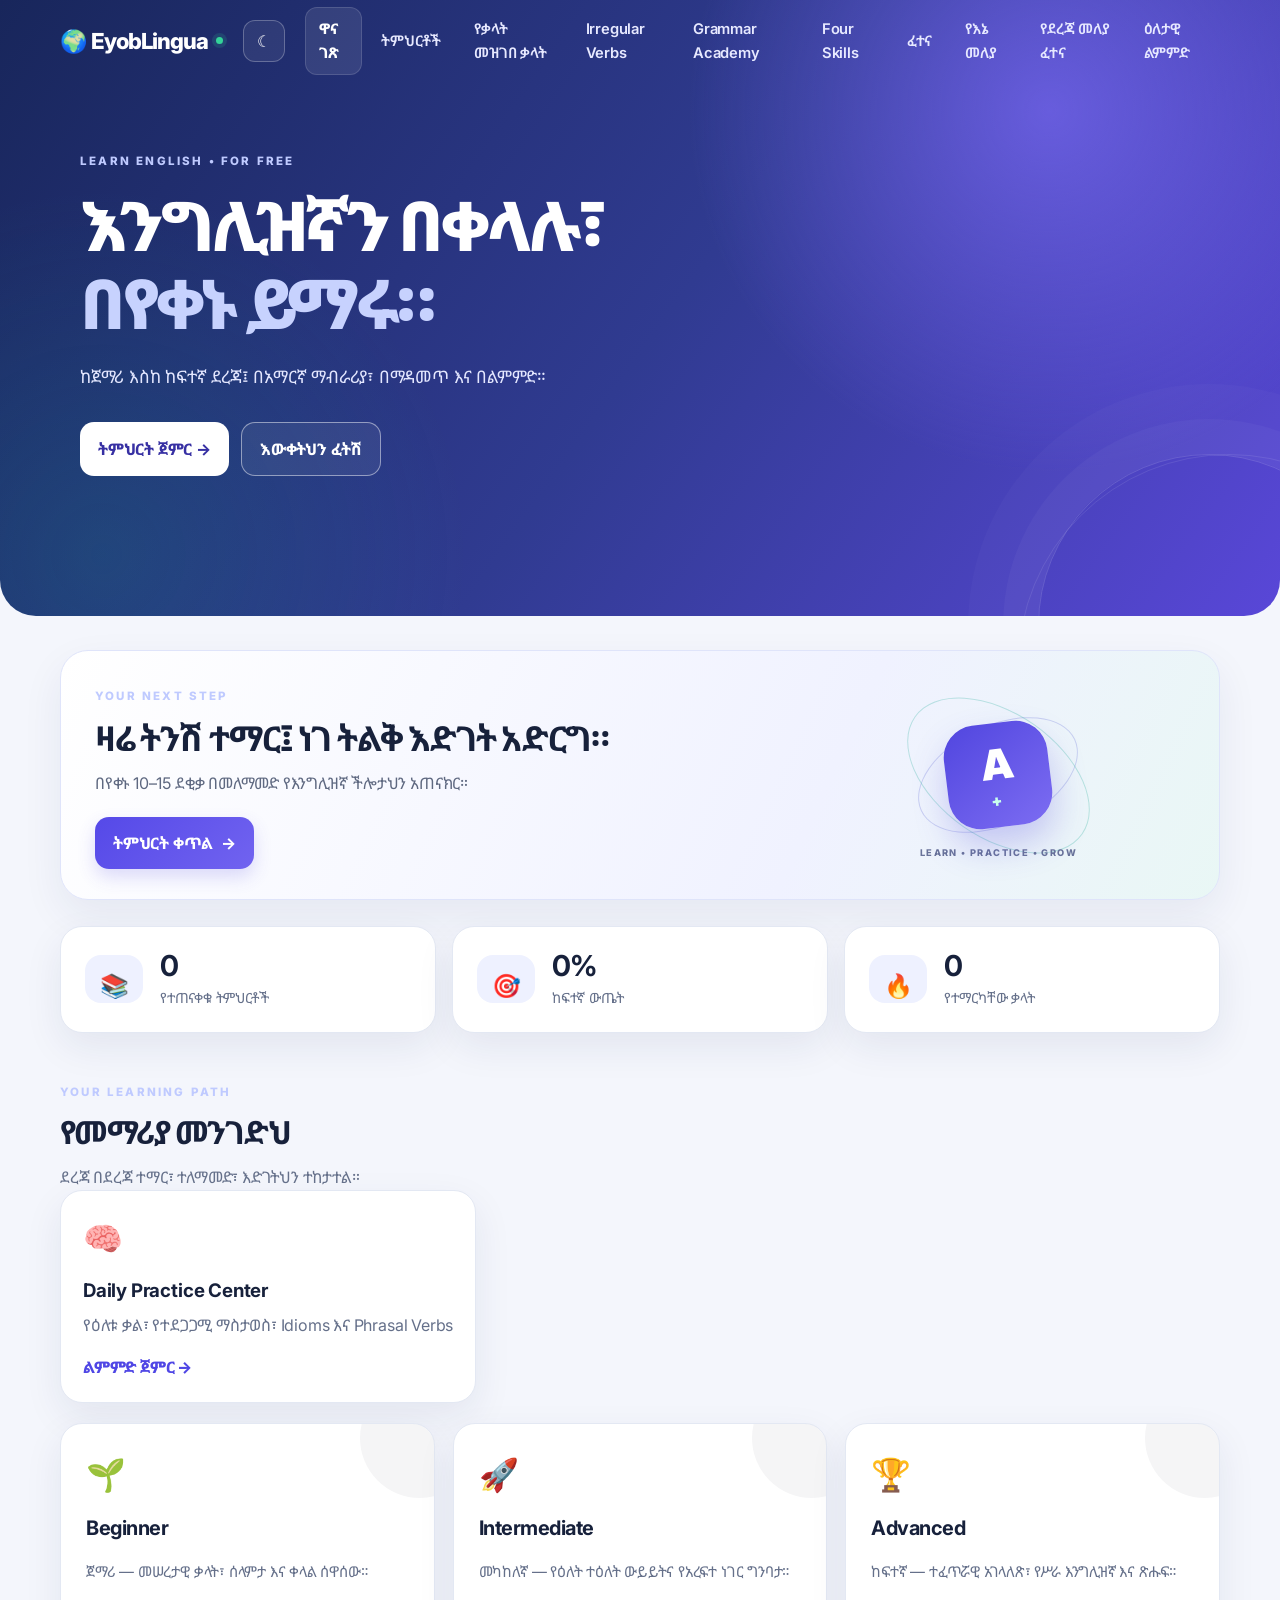
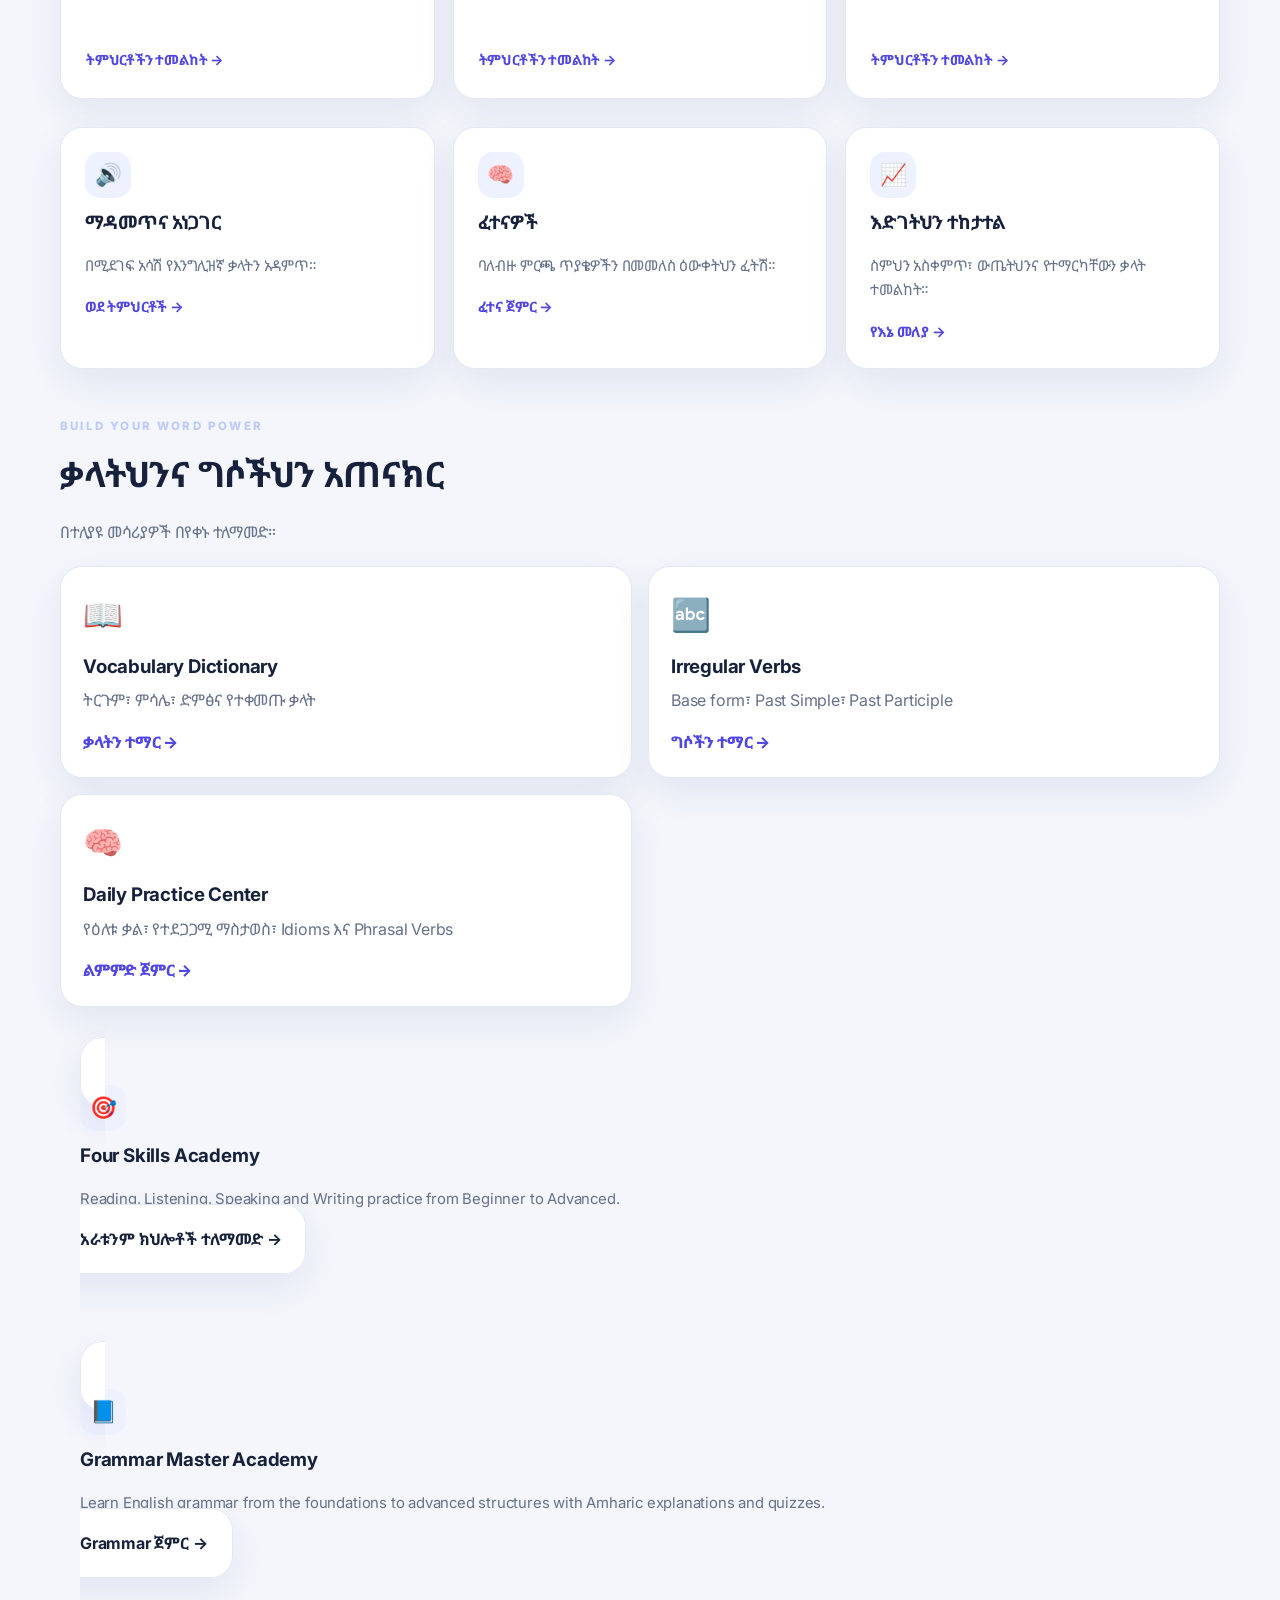
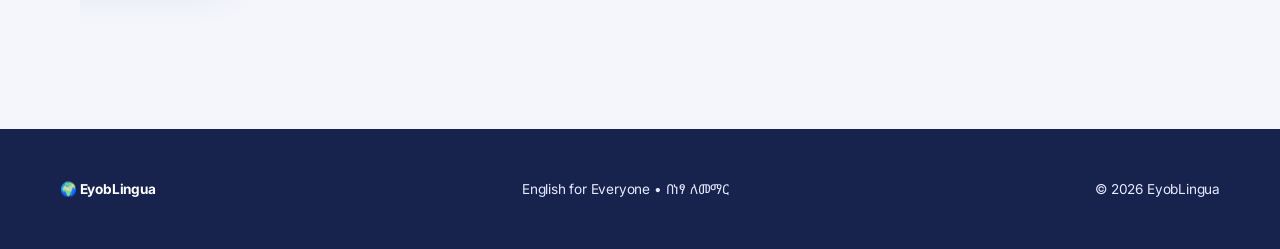
==== index.html @ c9924853 "Add files via upload" ====
<!doctype html>
<html lang="am">
<head>
<meta charset="utf-8"><meta name="viewport" content="width=device-width, initial-scale=1">
<meta name="theme-color" content="#24306b"><meta name="color-scheme" content="light dark"><meta name="apple-mobile-web-app-capable" content="yes"><meta name="apple-mobile-web-app-status-bar-style" content="black-translucent"><meta name="description" content="EyobLingua — በአማርኛ ድጋፍ እንግሊዝኛን በነፃ ይማሩ።">
<link rel="manifest" href="manifest.json"><link rel="stylesheet" href="style.css?v=30">
<title>EyobLingua — እንግሊዝኛ በነፃ</title>
</head>
<body>
<header class="hero">
  <nav class="nav wrap"><a class="brand" href="index.html">🌍 EyobLingua</a><button class="menu-toggle" id="menu-toggle" aria-label="የምናሌ ዝርዝር ክፈት" aria-expanded="false">☰</button><button class="theme-toggle" id="theme-toggle" type="button" aria-label="ጨለማ/ብርሃን ሁነታ">◐</button><div class="nav-links" id="nav-links"><a class="active" href="index.html">ዋና ገጽ</a><a  href="lessons.html">ትምህርቶች</a><a  href="vocabulary.html">የቃላት መዝገበ ቃላት</a><a  href="verbs.html">Irregular Verbs</a><a href="grammar.html">Grammar Academy</a><a href="skills.html">Four Skills</a><a  href="quiz.html">ፈተና</a><a  href="profile.html">የእኔ መለያ</a><a href="placement.html">የደረጃ መለያ ፈተና</a><a href="practice.html">ዕለታዊ ልምምድ</a></div></nav>
  <div class="wrap hero-content"><span class="eyebrow">LEARN ENGLISH • FOR FREE</span><h1>እንግሊዝኛን በቀላሉ፣<br><span>በየቀኑ ይማሩ።</span></h1><p>ከጀማሪ እስከ ከፍተኛ ደረጃ፤ በአማርኛ ማብራሪያ፣ በማዳመጥ እና በልምምድ።</p><div class="hero-actions"><a class="btn btn-light" href="lessons.html">ትምህርት ጀምር →</a><a class="btn btn-outline-light" href="quiz.html">እውቀትህን ፈትሽ</a></div></div>
</header>
<main class="wrap page-main">
  <section class="welcome-panel" aria-label="የመማር አጠቃላይ እይታ">
    <div class="welcome-copy"><span class="eyebrow">YOUR NEXT STEP</span><h2>ዛሬ ትንሽ ተማር፤ ነገ ትልቅ እድገት አድርግ።</h2><p>በየቀኑ 10–15 ደቂቃ በመለማመድ የእንግሊዝኛ ችሎታህን አጠናክር።</p><a class="btn btn-primary" href="lessons.html">ትምህርት ቀጥል <span aria-hidden="true">→</span></a></div>
    <div class="welcome-mark" aria-hidden="true"><div class="orbit orbit-one"></div><div class="orbit orbit-two"></div><div class="welcome-core">A<span>+</span></div><small>LEARN • PRACTICE • GROW</small></div>
  </section>
  <section class="stats-grid" aria-label="Learning progress">
    <article class="stat-card"><span class="stat-icon">📚</span><div><strong id="lessons-completed">0</strong><span>የተጠናቀቁ ትምህርቶች</span></div></article>
    <article class="stat-card"><span class="stat-icon">🎯</span><div><strong id="best-score">0%</strong><span>ከፍተኛ ውጤት</span></div></article>
    <article class="stat-card"><span class="stat-icon">🔥</span><div><strong id="words-learned">0</strong><span>የተማርካቸው ቃላት</span></div></article>
  </section>
  <section class="section-head"><div><span class="eyebrow">YOUR LEARNING PATH</span><h2>የመማሪያ መንገድህ</h2><p>ደረጃ በደረጃ ተማር፣ ተለማመድ፣ እድገትህን ተከታተል።</p><a class="tool-card" href="practice.html"><span class="tool-emoji">🧠</span><h3>Daily Practice Center</h3><p>የዕለቱ ቃል፣ የተደጋጋሚ ማስታወስ፣ Idioms እና Phrasal Verbs</p><span class="tool-link">ልምምድ ጀምር →</span></a></div></section>
  <section class="level-grid">
    <a class="level-card beginner" href="lessons.html#beginner"><span>🌱</span><h3>Beginner</h3><p>ጀማሪ — መሠረታዊ ቃላት፣ ሰላምታ እና ቀላል ሰዋሰው።</p><b>ትምህርቶችን ተመልከት →</b></a>
    <a class="level-card intermediate" href="lessons.html#intermediate"><span>🚀</span><h3>Intermediate</h3><p>መካከለኛ — የዕለት ተዕለት ውይይትና የአረፍተ ነገር ግንባታ።</p><b>ትምህርቶችን ተመልከት →</b></a>
    <a class="level-card advanced" href="lessons.html#advanced"><span>🏆</span><h3>Advanced</h3><p>ከፍተኛ — ተፈጥሯዊ አገላለጽ፣ የሥራ እንግሊዝኛ እና ጽሑፍ።</p><b>ትምህርቶችን ተመልከት →</b></a>
  </section>
  <section class="feature-grid">
    <article class="feature-card"><span>🔊</span><h3>ማዳመጥና አነጋገር</h3><p>በሚደገፍ አሳሽ የእንግሊዝኛ ቃላትን አዳምጥ።</p><a href="lessons.html">ወደ ትምህርቶች →</a></article>
    <article class="feature-card"><span>🧠</span><h3>ፈተናዎች</h3><p>ባለብዙ ምርጫ ጥያቄዎችን በመመለስ ዕውቀትህን ፈትሽ።</p><a href="quiz.html">ፈተና ጀምር →</a></article>
    <article class="feature-card"><span>📈</span><h3>እድገትህን ተከታተል</h3><p>ስምህን አስቀምጥ፣ ውጤትህንና የተማርካቸውን ቃላት ተመልከት።</p><a href="profile.html">የእኔ መለያ →</a></article>
  </section>
<section class="learning-tools"><div class="section-heading"><span class="eyebrow">BUILD YOUR WORD POWER</span><h2>ቃላትህንና ግሶችህን አጠናክር</h2><p>በተለያዩ መሳሪያዎች በየቀኑ ተለማመድ።</p></div><div class="tool-card-grid"><a class="tool-card" href="vocabulary.html"><span class="tool-emoji">📖</span><h3>Vocabulary Dictionary</h3><p>ትርጉም፣ ምሳሌ፣ ድምፅና የተቀመጡ ቃላት</p><span class="tool-link">ቃላትን ተማር →</span></a><a class="tool-card" href="verbs.html"><span class="tool-emoji">🔤</span><h3>Irregular Verbs</h3><p>Base form፣ Past Simple፣ Past Participle</p><span class="tool-link">ግሶችን ተማር →</span></a><a class="tool-card" href="practice.html"><span class="tool-emoji">🧠</span><h3>Daily Practice Center</h3><p>የዕለቱ ቃል፣ የተደጋጋሚ ማስታወስ፣ Idioms እና Phrasal Verbs</p><span class="tool-link">ልምምድ ጀምር →</span></a></div></section>
<section class="wrap page-main"><a class="feature-card" href="skills.html"><span>🎯</span><h3>Four Skills Academy</h3><p>Reading, Listening, Speaking and Writing practice from Beginner to Advanced.</p><b>አራቱንም ክህሎቶች ተለማመድ →</b></a></section><section class="wrap page-main"><a class="feature-card" href="grammar.html"><span>📘</span><h3>Grammar Master Academy</h3><p>Learn English grammar from the foundations to advanced structures with Amharic explanations and quizzes.</p><b>Grammar ጀምር →</b></a></section></main>
<footer class="footer"><div class="wrap footer-inner"><strong>🌍 EyobLingua</strong><span>English for Everyone • በነፃ ለመማር</span><span>© 2026 EyobLingua</span></div></footer>
<script src="script.js?v=30"></script><script>if('serviceWorker' in navigator && location.protocol.startsWith('http')) navigator.serviceWorker.register("./sw.js?v=30").catch(()=>{});</script>
</body></html>
---- style.css ----
@import url('https://fonts.googleapis.com/css2?family=Noto+Sans+Ethiopic:wght@400;500;600;700;800&family=Inter:wght@400;500;600;700;800&display=swap');
:root{--primary:#4f46e5;--primary-dark:#3730a3;--secondary:#0f9f8f;--ink:#172033;--muted:#667085;--bg:#f5f7fb;--card:#fff;--border:#e4e8f0;--radius:20px;--shadow:0 12px 32px rgba(25,35,70,.07)}
*{box-sizing:border-box}html{scroll-behavior:smooth}body{margin:0;background:var(--bg);color:var(--ink);font-family:Inter,"Noto Sans Ethiopic",system-ui,sans-serif;line-height:1.65}a{color:inherit;text-decoration:none}button,input{font:inherit}.wrap{width:min(1120px,calc(100% - 36px));margin-inline:auto}.hero{background:radial-gradient(circle at 85% 15%,#7c3aed 0,transparent 32%),linear-gradient(130deg,#252a9a,#4f46e5 58%,#6d28d9);color:#fff;padding-bottom:68px;border-radius:0 0 36px 36px}.nav{min-height:78px;display:flex;align-items:center;justify-content:space-between;gap:20px}.brand{font-size:1.3rem;font-weight:800;letter-spacing:-.03em;white-space:nowrap}.nav-links{display:flex;align-items:center;gap:8px}.nav-links a{padding:9px 13px;border-radius:12px;color:#e7e9ff;font-size:.92rem;font-weight:600}.nav-links a:hover,.nav-links a.active{background:#ffffff20;color:#fff}.menu-toggle{display:none;border:1px solid #ffffff55;color:white;background:#ffffff18;border-radius:10px;padding:6px 12px;font-size:1.3rem}.hero-content{padding:56px 0 0;max-width:1120px}.eyebrow{font-size:.75rem;letter-spacing:.16em;font-weight:800;color:#a5b4fc}.hero h1{font-size:clamp(2.4rem,6vw,4.3rem);line-height:1.15;letter-spacing:-.045em;margin:16px 0}.hero h1 span{color:#c4b5fd}.hero-content>p,.subhero-content p{max-width:680px;color:#e4e7ff;font-size:1.08rem}.hero-actions{display:flex;gap:12px;flex-wrap:wrap;margin-top:28px}.btn{display:inline-flex;justify-content:center;align-items:center;gap:8px;border:0;border-radius:13px;padding:13px 18px;font-weight:750;cursor:pointer;transition:transform .15s,box-shadow .15s}.btn:hover{transform:translateY(-1px)}.btn-primary{background:var(--primary);color:#fff;box-shadow:0 6px 14px #4f46e526}.btn-secondary{background:#e8eaff;color:var(--primary-dark)}.btn-light{background:#fff;color:#3730a3}.btn-outline-light{border:1px solid #ffffff77;color:#fff;background:#ffffff10}.page-main{padding-top:30px;padding-bottom:60px}.stats-grid{display:grid;grid-template-columns:repeat(3,1fr);gap:16px;margin-top:-2px}.stat-card{display:flex;align-items:center;gap:15px;background:var(--card);padding:22px;border:1px solid var(--border);border-radius:18px;box-shadow:var(--shadow)}.stat-icon{font-size:1.9rem;background:#eef0ff;padding:12px;border-radius:14px}.stat-card strong{display:block;font-size:1.6rem;line-height:1.2}.stat-card span:last-child{color:var(--muted);font-size:.88rem}.section-head{margin:48px 0 20px}.section-head h2{margin:4px 0;font-size:1.8rem}.section-head p{margin:0;color:var(--muted)}.level-grid{display:grid;grid-template-columns:repeat(3,1fr);gap:16px}.level-card{border-radius:20px;padding:24px;background:#fff;border:1px solid var(--border);transition:transform .18s,box-shadow .18s}.level-card:hover,.feature-card:hover{transform:translateY(-3px);box-shadow:var(--shadow)}.level-card>span,.feature-card>span{font-size:2rem}.level-card h3{margin:10px 0 5px;font-size:1.25rem}.level-card p{color:var(--muted);font-size:.93rem;min-height:72px}.level-card b{font-size:.88rem;color:var(--primary)}.beginner{border-top:4px solid #10b981}.intermediate{border-top:4px solid #f59e0b}.advanced{border-top:4px solid #8b5cf6}.feature-grid{display:grid;grid-template-columns:repeat(3,1fr);gap:16px;margin-top:22px}.feature-card{padding:24px;background:var(--card);border:1px solid var(--border);border-radius:18px;transition:transform .18s,box-shadow .18s}.feature-card h3{margin:10px 0 4px}.feature-card p{color:var(--muted);font-size:.93rem}.feature-card a{color:var(--primary);font-weight:700;font-size:.9rem}.footer{background:#151a2b;color:#c5cbe0;padding:24px 0}.footer-inner{display:flex;justify-content:space-between;gap:12px;align-items:center;flex-wrap:wrap;font-size:.85rem}.footer strong{color:#fff}.subhero{background:linear-gradient(125deg,#292d99,#4f46e5 60%,#6d28d9);color:#fff;border-radius:0 0 30px 30px}.subhero-content{padding:24px 0 45px}.subhero-content h1{font-size:clamp(1.9rem,4vw,3rem);margin:8px 0}.subhero-content p{margin:0}.lesson-tools{background:#fff;padding:20px;border:1px solid var(--border);border-radius:18px;box-shadow:var(--shadow);margin-bottom:22px}.lesson-tools label{display:block;font-weight:750;margin-bottom:8px}.lesson-tools input,.profile-card input{width:100%;border:1px solid #d7ddea;border-radius:12px;padding:13px 14px;outline:none;background:#fff;color:var(--ink)}.lesson-tools input:focus,.profile-card input:focus{border-color:var(--primary);box-shadow:0 0 0 3px #4f46e51a}.filter-row{display:flex;gap:8px;flex-wrap:wrap;margin-top:14px}.filter-chip,.dictionary-filter-chip{border:1px solid var(--border);background:#fff;color:var(--muted);border-radius:999px;padding:7px 13px;font-weight:700;cursor:pointer}.filter-chip.active,.dictionary-filter-chip.active{background:var(--primary);color:#fff;border-color:var(--primary)}.lesson-grid{display:grid;grid-template-columns:repeat(2,minmax(0,1fr));gap:18px}.lesson-card{background:#fff;border:1px solid var(--border);border-radius:20px;padding:22px;box-shadow:var(--shadow);scroll-margin-top:20px}.lesson-card h2{font-size:1.2rem;line-height:1.4;margin:14px 0 6px}.lesson-card>p{color:var(--muted);margin-top:0}.lesson-card-top{display:flex;justify-content:space-between;align-items:center;gap:8px;color:var(--muted);font-size:.8rem}.level-pill{background:#d1fae5;color:#047857;font-weight:800;font-size:.7rem;padding:5px 9px;border-radius:999px;letter-spacing:.04em}.level-mid{background:#fef3c7;color:#92400e}.level-adv{background:#ede9fe;color:#6d28d9}.vocab-list{display:grid;gap:9px;margin:16px 0}.vocab-row{display:flex;align-items:center;justify-content:space-between;gap:12px;padding:12px;background:#f8f9ff;border:1px solid #edf0f9;border-radius:13px}.vocab-row div{min-width:0}.vocab-row strong,.vocab-row span,.vocab-row small{display:block}.vocab-row strong{color:#3730a3}.vocab-row span{font-size:.9rem}.vocab-row small{color:var(--muted);font-size:.78rem}.audio-btn{flex-shrink:0;border:0;background:#e7eaff;color:#3730a3;border-radius:10px;padding:9px 11px;font-size:.8rem;font-weight:800;cursor:pointer}.audio-btn:hover{background:#d9ddff}.audio-btn:disabled{opacity:.5}.grammar-box{background:#f8f9ff;border:1px solid #e6e9ff;border-radius:14px;padding:14px;margin:14px 0}.grammar-box p{margin:5px 0}.amharic-note{color:var(--muted);font-size:.88rem}.mark-lesson{width:100%;margin-top:4px}.mark-lesson.done{background:#d1fae5;color:#047857;box-shadow:none}.small-note{font-size:.82rem;color:var(--muted);margin-top:20px}.hidden{display:none!important}.empty-state{text-align:center;padding:30px;color:var(--muted)}.quiz-layout{max-width:760px}.quiz-panel{background:#fff;border:1px solid var(--border);border-radius:24px;padding:clamp(20px,5vw,36px);box-shadow:var(--shadow)}.quiz-meta{display:flex;justify-content:space-between;gap:10px;color:var(--muted);font-size:.9rem;font-weight:750}.progress-track{height:9px;background:#e9ecf5;border-radius:999px;overflow:hidden;margin:14px 0 25px}.progress-fill{height:100%;background:linear-gradient(90deg,#4f46e5,#8b5cf6);border-radius:999px;transition:width .25s}.quiz-panel h2{font-size:1.35rem;line-height:1.5}.options{display:grid;gap:10px;margin:22px 0}.option-btn{width:100%;text-align:left;background:#fff;border:1px solid var(--border);padding:14px 16px;border-radius:13px;cursor:pointer;color:var(--ink);font-weight:600}.option-btn:hover:not(:disabled){border-color:var(--primary);background:#f7f7ff}.option-btn.correct{background:#dcfce7;border-color:#16a34a;color:#166534}.option-btn.wrong{background:#fee2e2;border-color:#dc2626;color:#991b1b}.option-btn:disabled{cursor:default}.feedback{min-height:24px;font-weight:700}.feedback.good{color:#15803d}.feedback.bad{color:#b91c1c}.result-icon{font-size:3rem}.score-badge{display:inline-block;background:#fef3c7;color:#92400e;padding:8px 15px;border-radius:999px;font-weight:800;margin:12px 0}.profile-layout{display:grid;grid-template-columns:.8fr 1.2fr;gap:20px;align-items:start}.profile-card,.progress-card{background:#fff;border:1px solid var(--border);border-radius:22px;padding:26px;box-shadow:var(--shadow)}.profile-card{text-align:center}.avatar{font-size:2.5rem;background:#eef0ff;border-radius:50%;width:82px;height:82px;display:grid;place-items:center;margin:0 auto 12px}.profile-card h2{margin:5px 0}.profile-card>p{color:var(--muted);margin-top:0}.profile-card form{text-align:left;margin-top:25px}.profile-card label{display:block;font-weight:750;margin-bottom:7px}.profile-card .btn{width:100%;margin-top:12px}.progress-stat{margin:22px 0}.progress-stat>div:first-child{display:flex;justify-content:space-between;gap:10px;font-weight:650}.profile-stats{display:grid;grid-template-columns:1fr 1fr;gap:12px;margin:25px 0}.profile-stats>div{background:#f7f8ff;border-radius:15px;padding:17px}.profile-stats strong,.profile-stats span{display:block}.profile-stats strong{font-size:1.5rem}.profile-stats span{font-size:.85rem;color:var(--muted)}#reset-progress{width:100%}
@media(max-width:760px){.wrap{width:min(100% - 26px,600px)}.menu-toggle{display:block}.nav{min-height:68px;flex-wrap:wrap}.nav-links{display:none;width:100%;padding:0 0 14px;flex-direction:column;align-items:stretch}.nav-links.open{display:flex}.nav-links a{padding:10px 12px}.hero{padding-bottom:48px;border-radius:0 0 26px 26px}.hero-content{padding-top:35px}.stats-grid{grid-template-columns:1fr;gap:10px}.stat-card{padding:15px}.stat-icon{font-size:1.5rem;padding:9px}.level-grid,.feature-grid,.lesson-grid,.profile-layout{grid-template-columns:1fr}.level-card p{min-height:0}.section-head{margin-top:35px}.subhero-content{padding:15px 0 32px}.vocab-row{align-items:flex-start}.audio-btn{padding:8px}.footer-inner{flex-direction:column;align-items:flex-start;gap:5px}}@media(min-width:761px) and (max-width:980px){.level-grid,.feature-grid{grid-template-columns:repeat(2,1fr)}.lesson-grid{grid-template-columns:1fr}}


/* EyobLingua Modern UI v3 — progressive enhancement layer */
:root{
 --surface-soft:#f0f3ff;--ring:rgba(79,70,229,.22);
 --hero-glow:rgba(139,92,246,.32);
}
body{letter-spacing:-.01em;transition:background .2s,color .2s}
::selection{background:#c4b5fd;color:#21145b}
:focus-visible{outline:3px solid #818cf8;outline-offset:3px}
.nav{position:relative;z-index:5}
.brand{display:inline-flex;align-items:center;gap:8px}
.brand::after{content:"";width:7px;height:7px;border-radius:50%;background:#34d399;box-shadow:0 0 0 4px #34d39925}
.hero,.subhero{position:relative;overflow:hidden}
.hero::before,.subhero::before{content:"";position:absolute;width:340px;height:340px;border-radius:50%;right:-100px;bottom:-180px;border:1px solid #ffffff24;box-shadow:0 0 0 35px #ffffff08,0 0 0 70px #ffffff06;pointer-events:none}
.hero-content{position:relative}
.hero h1{max-width:900px;text-wrap:balance}
.hero-content>p{line-height:1.9}
.btn{min-height:46px;box-shadow:0 6px 18px rgba(20,25,70,.08)}
.btn:active,.audio-btn:active,.filter-chip:active{transform:scale(.98)}
.stat-card,.level-card,.feature-card,.lesson-card,.quiz-panel,.profile-card,.progress-card,.lesson-tools{box-shadow:0 10px 30px rgba(24,32,72,.045);transition:transform .18s,border-color .18s,box-shadow .18s}
.stat-card:hover,.lesson-card:hover{border-color:#c7d2fe}
.stat-icon{min-width:58px;display:grid;place-items:center}
.level-card{position:relative;overflow:hidden}
.level-card::after{content:"";position:absolute;width:120px;height:120px;border-radius:50%;right:-45px;top:-55px;background:currentColor;opacity:.035}
.level-card b{display:inline-flex;gap:6px;align-items:center}
.feature-card{position:relative}
.feature-card>span{display:inline-grid;place-items:center;width:56px;height:56px;background:var(--surface-soft);border-radius:16px}
.section-head{display:flex;align-items:end;justify-content:space-between;gap:16px}
.lesson-card{border-radius:22px}
.vocab-row{transition:background .15s,border-color .15s}
.vocab-row:hover{background:#f2f4ff;border-color:#dbe0ff}
.audio-btn{min-height:40px}
.mark-lesson{margin-top:12px}
.filter-chip{transition:background .15s,color .15s,border-color .15s}
.quiz-panel{border-radius:26px}
.option-btn{transition:background .15s,border-color .15s,transform .15s}
.option-btn:hover:not(:disabled){transform:translateX(2px)}
.progress-track{height:10px}
.progress-fill{background:linear-gradient(90deg,#4f46e5,#8b5cf6,#06b6d4)}
.profile-card .avatar{box-shadow:0 0 0 8px #eef0ff}
.footer{margin-top:12px}
.footer a{color:#c4b5fd}
.footer a:hover{color:#fff}
.theme-toggle{display:inline-flex;align-items:center;justify-content:center;min-width:42px;height:42px;padding:0 12px;border-radius:12px;border:1px solid #ffffff42;background:#ffffff12;color:#fff;font-size:1rem;cursor:pointer}
.theme-toggle:hover{background:#ffffff25}
.nav-links .active{font-weight:800}
.toast-message{position:fixed;left:50%;bottom:24px;transform:translate(-50%,20px);z-index:50;background:#172033;color:#fff;padding:12px 18px;border-radius:14px;box-shadow:0 12px 36px #0003;opacity:0;pointer-events:none;transition:.2s;max-width:calc(100% - 30px);text-align:center}
.toast-message.show{opacity:1;transform:translate(-50%,0)}
/* Dark mode is optional and remembers the learner's choice on this device. */
html[data-theme="dark"]{--ink:#edf0ff;--muted:#aab2ca;--bg:#0d1222;--card:#151c30;--border:#29324b;--surface-soft:#202844;--shadow:0 12px 32px rgba(0,0,0,.18);color-scheme:dark}
html[data-theme="dark"] body{background:var(--bg);color:var(--ink)}
html[data-theme="dark"] .stat-card,html[data-theme="dark"] .level-card,html[data-theme="dark"] .feature-card,html[data-theme="dark"] .lesson-card,html[data-theme="dark"] .quiz-panel,html[data-theme="dark"] .profile-card,html[data-theme="dark"] .progress-card,html[data-theme="dark"] .lesson-tools{background:var(--card);border-color:var(--border)}
html[data-theme="dark"] .vocab-row,html[data-theme="dark"] .grammar-box,html[data-theme="dark"] .profile-stats>div{background:#1c2540;border-color:#303b5a}
html[data-theme="dark"] .vocab-row strong{color:#c4b5fd}
html[data-theme="dark"] .audio-btn,html[data-theme="dark"] .btn-secondary,html[data-theme="dark"] .filter-chip{background:#252f4d;color:#e0e7ff;border-color:#354263}
html[data-theme="dark"] .filter-chip.active,.dictionary-filter-chip.active{background:#4f46e5;color:#fff;border-color:#4f46e5}
html[data-theme="dark"] .lesson-tools input,html[data-theme="dark"] .profile-card input,html[data-theme="dark"] .option-btn{background:#11182a;color:var(--ink);border-color:#35405c}
html[data-theme="dark"] .option-btn:hover:not(:disabled){background:#202844}
html[data-theme="dark"] .progress-track{background:#303852}
html[data-theme="dark"] .profile-card .avatar{background:#252f4d}
@media(max-width:760px){
 .hero-actions .btn{width:100%}
 .section-head{align-items:flex-start}
 .level-card,.feature-card{padding:21px}
 .stat-card{border-radius:16px}
 .theme-toggle{align-self:flex-start;margin:2px 0 8px}
}
@media(prefers-reduced-motion:reduce){*,*::before,*::after{scroll-behavior:auto!important;transition:none!important;animation:none!important}}


/* EyobLingua Premium Design System — v10 */
:root{
 --primary:#4f46e5;--primary-dark:#3730a3;--secondary:#0e9f8a;
 --ink:#17213b;--muted:#65708a;--bg:#f4f6fc;--card:#fff;--border:#e3e8f3;
 --radius:22px;--shadow:0 14px 38px rgba(31,42,89,.08);
 --surface-soft:#eef1ff;--ring-track:#e8eaf5;
}
body{background:var(--bg);color:var(--ink);letter-spacing:-.012em}
.wrap{width:min(1160px,calc(100% - 40px))}
.hero,.subhero{background:radial-gradient(circle at 82% 18%,rgba(130,111,255,.62),transparent 31%),radial-gradient(circle at 8% 90%,rgba(14,159,138,.18),transparent 28%),linear-gradient(125deg,#18265b 0%,#303b91 52%,#5947d8 100%);position:relative;overflow:hidden}
.hero:after,.subhero:after{content:"";position:absolute;width:420px;height:420px;border:1px solid #ffffff18;border-radius:50%;right:-160px;bottom:-260px;pointer-events:none}
.nav{min-height:82px;position:relative;z-index:2}
.brand{font-size:1.38rem;letter-spacing:-.045em}
.nav-links{gap:5px}
.nav-links a{border:1px solid transparent;transition:background .2s,border-color .2s}
.nav-links a:hover,.nav-links a.active{background:#ffffff18;border-color:#ffffff22}
.hero-content{padding:64px 0 72px;position:relative;z-index:1}
.hero h1{max-width:820px;font-weight:850;line-height:1.13}
.hero h1 span{color:#c7d2fe}
.eyebrow{color:#bfcaff;font-size:.72rem;letter-spacing:.19em}
.subhero-content{padding:42px 0 54px;position:relative;z-index:1}
.subhero-content h1{font-size:clamp(2rem,5vw,3.1rem);letter-spacing:-.04em}
.btn{border-radius:14px;min-height:48px;box-shadow:none;transition:transform .18s ease,box-shadow .18s ease,filter .18s ease}
.btn:hover{transform:translateY(-2px);box-shadow:0 10px 24px #202c641c}
.btn-primary{background:linear-gradient(135deg,#5549e8,#7163f0);box-shadow:0 8px 18px #5146df30}
.page-main{padding-top:34px;padding-bottom:76px}
.stat-card,.level-card,.feature-card,.lesson-tools,.lesson-card,.quiz-panel,.profile-card,.progress-card{
 border:1px solid var(--border);border-radius:var(--radius);box-shadow:var(--shadow)
}
.stat-card{padding:22px 24px;gap:17px;transition:transform .2s,border-color .2s}
.stat-card:hover,.level-card:hover,.feature-card:hover,.lesson-card:hover{transform:translateY(-3px);border-color:#c6caff}
.stat-icon{width:48px;height:48px;display:grid;place-items:center;border-radius:16px;background:var(--surface-soft);font-size:1.45rem}
.stat-card strong{font-size:1.8rem;letter-spacing:-.05em}
.section-head{margin:44px 0 20px}
.section-head h2{font-size:clamp(1.5rem,3vw,2rem);letter-spacing:-.035em}
.level-grid{gap:18px}
.level-card{padding:25px;position:relative;overflow:hidden;transition:transform .2s,border-color .2s}
.level-card:after{content:"";position:absolute;width:120px;height:120px;border-radius:50%;right:-46px;top:-46px;background:currentColor;opacity:.045}
.level-card h3{font-size:1.25rem;letter-spacing:-.025em}
.feature-grid{gap:18px;margin-top:28px}
.feature-card{padding:24px;transition:transform .2s,border-color .2s}
.feature-card>span{width:46px;height:46px;display:grid;place-items:center;background:var(--surface-soft);border-radius:15px;font-size:1.35rem}
.welcome-panel{display:grid;grid-template-columns:1.3fr .7fr;align-items:center;gap:24px;margin:0 0 28px;padding:30px 34px;border:1px solid #dfe4fa;border-radius:28px;background:linear-gradient(115deg,#fff 0%,#f0f2ff 65%,#e9f7f5 100%);box-shadow:0 16px 42px rgba(35,47,100,.07);overflow:hidden}
.welcome-copy h2{font-size:clamp(1.45rem,3.2vw,2.15rem);line-height:1.35;letter-spacing:-.035em;margin:8px 0}
.welcome-copy p{color:#5e6880;max-width:580px;margin:8px 0 20px}
.welcome-mark{min-height:170px;position:relative;display:grid;place-items:center}
.welcome-core{width:104px;height:104px;border-radius:32px;display:grid;place-items:center;background:linear-gradient(145deg,#5146df,#7c6cf2);color:#fff;font-size:2.6rem;font-weight:900;box-shadow:0 18px 34px #5146df44;transform:rotate(-7deg);position:relative;z-index:1}
.welcome-core span{font-size:1rem;align-self:start;margin:-18px 0 0 -8px;color:#c9ffed}
.welcome-mark small{position:absolute;bottom:0;color:#69739a;font-size:.58rem;font-weight:800;letter-spacing:.15em}
.orbit{position:absolute;border:1px solid #7d83dc55;border-radius:50%;width:170px;height:100px;transform:rotate(-25deg)}
.orbit-two{width:205px;height:125px;transform:rotate(35deg);border-color:#21a99544}
.lesson-tools{padding:24px;background:var(--card);margin-bottom:22px}
.lesson-tools input{border:1px solid var(--border);border-radius:15px;min-height:54px;padding:12px 16px;background:var(--bg);outline:none}
.lesson-tools input:focus{border-color:#766cf0;box-shadow:0 0 0 4px #7163f01a}
.filter-chip,.dictionary-filter-chip{border:1px solid var(--border);border-radius:999px;padding:10px 17px;background:var(--bg);font-weight:700;transition:.18s}
.filter-chip.active,.dictionary-filter-chip.active{background:#4f46e5;color:#fff;border-color:#4f46e5;box-shadow:0 6px 16px #4f46e52b}
.lesson-grid{gap:20px}
.lesson-card{padding:24px;background:var(--card);transition:transform .2s,border-color .2s,box-shadow .2s}
.lesson-card h2{font-size:1.22rem;line-height:1.45;letter-spacing:-.025em}
.level-pill{border-radius:999px;padding:7px 13px;font-size:.7rem;letter-spacing:.05em}
.vocab-row{border:1px solid #e1e6f5;background:#f7f8fe;border-radius:17px;padding:14px 15px;gap:12px}
.vocab-row strong{color:#453bb3}
.audio-btn{border-radius:13px;background:#e8eaff;color:#35318d;min-height:42px;padding:8px 13px;font-weight:750}
.audio-btn:hover{background:#dcdfff}
.mark-lesson.done{background:#dcf7ec;color:#087452}
.progress-track{height:10px;border-radius:999px;background:var(--ring-track);overflow:hidden}
.progress-fill{border-radius:inherit;background:linear-gradient(90deg,#5146df,#16a58e);transition:width .35s ease}
.quiz-panel,.profile-card,.progress-card{padding:28px;background:var(--card)}
.option-btn{border:1px solid var(--border);border-radius:15px;padding:15px 17px;background:var(--bg);transition:border-color .18s,background .18s,transform .18s}
.option-btn:hover:not(:disabled){border-color:#8d86f2;transform:translateY(-1px)}
.option-btn.correct{background:#e3f8ef;border-color:#3ab58a;color:#126849}
.option-btn.wrong{background:#fff0f0;border-color:#e58a8a;color:#9b3030}
.profile-layout{gap:20px}
.profile-card .avatar{width:68px;height:68px;border-radius:22px;background:var(--surface-soft);display:grid;place-items:center}
.footer{background:#17234d;color:#e6eaff;margin-top:20px}
.footer-inner{padding:25px 0}
:focus-visible{outline:3px solid #8c84ff;outline-offset:3px}
@media(max-width:760px){
 .wrap{width:min(100% - 28px,600px)}
 .nav{min-height:72px;gap:10px}
 .brand{font-size:1.17rem}
 .hero{border-radius:0 0 28px 28px}
 .hero-content{padding:42px 0 52px}
 .hero h1{font-size:clamp(2.1rem,9vw,3.2rem)}
 .subhero-content{padding:30px 0 40px}
 .stats-grid{grid-template-columns:1fr;gap:11px}
 .stat-card{padding:16px 18px}
 .stat-icon{width:43px;height:43px}
 .welcome-panel{grid-template-columns:1fr;padding:23px 21px;gap:8px;border-radius:23px}
 .welcome-mark{min-height:135px}
 .welcome-core{width:82px;height:82px;border-radius:25px;font-size:2.1rem}
 .orbit{width:140px;height:85px}.orbit-two{width:170px;height:105px}
 .level-grid,.feature-grid{grid-template-columns:1fr}
 .lesson-card{padding:19px}
 .vocab-row{align-items:center}
 .quiz-panel,.profile-card,.progress-card{padding:21px}
}
@media(prefers-reduced-motion:reduce){*,*::before,*::after{scroll-behavior:auto!important;transition:none!important;animation:none!important}}
:root[data-theme="dark"]{
 --ink:#edf0ff;--muted:#aab3ce;--bg:#0c1224;--card:#151e35;--border:#2a3654;--surface-soft:#222d52;--ring-track:#283452;--shadow:0 14px 38px rgba(0,0,0,.22)
}
:root[data-theme="dark"] .welcome-panel{background:linear-gradient(115deg,#182440,#20264c 65%,#163a3a);border-color:#344166}
:root[data-theme="dark"] .welcome-copy p,:root[data-theme="dark"] .welcome-mark small{color:#b4bfd9}
:root[data-theme="dark"] .vocab-row,:root[data-theme="dark"] .lesson-tools input,:root[data-theme="dark"] .option-btn{background:#1c2743;border-color:#34415f;color:#edf0ff}
:root[data-theme="dark"] .vocab-row strong{color:#c4bcff}
:root[data-theme="dark"] .audio-btn{background:#2b3260;color:#e8e6ff}
:root[data-theme="dark"] .mark-lesson.done{background:#153d35;color:#a9f2d6}


/* v12 learning tools: dictionary and irregular verbs */
.learning-tools{padding:42px 0 18px}.section-heading{margin-bottom:20px}.section-heading h2{font-size:clamp(1.5rem,4vw,2.2rem);margin:8px 0}.section-heading p,.muted-copy{color:var(--muted)}
.tool-card-grid{display:grid;grid-template-columns:repeat(2,minmax(0,1fr));gap:16px}.tool-card,.dictionary-card,.dictionary-toolbar{background:var(--card);border:1px solid var(--border);border-radius:22px;padding:22px;box-shadow:var(--shadow)}.tool-card{display:block;transition:transform .18s,border-color .18s,box-shadow .18s}.tool-card:hover{transform:translateY(-3px);border-color:#8b83f4;box-shadow:0 16px 36px rgba(79,70,229,.13)}.tool-emoji{font-size:2rem}.tool-card h3{margin:10px 0 5px}.tool-card p{color:var(--muted);margin:0 0 15px}.tool-link{color:var(--primary);font-weight:800}
.dictionary-toolbar{margin-bottom:20px}.dictionary-toolbar label{display:block;font-weight:800;margin-bottom:8px}.dictionary-toolbar input{width:100%;padding:15px 16px;border:1px solid var(--border);border-radius:14px;background:var(--bg);color:var(--ink);outline-offset:3px}.dictionary-grid{display:grid;grid-template-columns:repeat(2,minmax(0,1fr));gap:14px}.dictionary-card{min-width:0}.dictionary-card-head{display:flex;justify-content:space-between;align-items:center}.word-type{font-size:.72rem;font-weight:800;text-transform:uppercase;letter-spacing:.08em;color:var(--secondary);background:color-mix(in srgb,var(--secondary) 12%,transparent);padding:5px 9px;border-radius:999px}.save-word{border:0;background:var(--bg);color:var(--primary);border-radius:10px;font-size:1.4rem;width:40px;height:40px}.dictionary-card h2{margin:10px 0 0;font-size:1.35rem}.translation{font-weight:750;color:var(--secondary);margin:2px 0 10px}.word-example{color:var(--muted);font-style:italic;min-height:3.2em}.table-scroll{overflow-x:auto;margin-top:14px}.verb-table{width:100%;border-collapse:collapse;min-width:560px}.verb-table th,.verb-table td{text-align:left;padding:12px;border-bottom:1px solid var(--border)}.verb-table th{font-size:.82rem;color:var(--muted);background:var(--bg)}.verb-table tr:hover td{background:color-mix(in srgb,var(--primary) 5%,transparent)}.filter-row{display:flex;gap:8px;flex-wrap:wrap;margin-top:14px}.filter-chip,.dictionary-filter-chip{border:1px solid var(--border);background:var(--bg);color:var(--ink);border-radius:999px;padding:8px 13px;font-weight:700}.filter-chip.active,.dictionary-filter-chip.active{background:var(--primary);border-color:var(--primary);color:#fff}
@media(max-width:650px){.tool-card-grid,.dictionary-grid{grid-template-columns:1fr}.tool-card,.dictionary-card{padding:18px}.dictionary-card h2{font-size:1.2rem}.dictionary-toolbar{padding:16px}}

/* v13 Daily Practice Center */
.practice-main{padding-top:28px}.daily-card,.review-panel,.practice-library{background:var(--card);border:1px solid var(--border);border-radius:24px;padding:clamp(18px,4vw,30px);margin-bottom:22px;box-shadow:var(--shadow)}.daily-card{background:linear-gradient(125deg,rgba(79,70,229,.12),rgba(15,159,143,.08)),var(--card);border-color:color-mix(in srgb,var(--primary) 28%,var(--border))}.daily-top{display:flex;align-items:center;justify-content:space-between;gap:10px}.daily-card h2{font-size:clamp(2rem,7vw,3rem);margin:12px 0 4px}.daily-card .translation{font-size:1.1rem}.review-card{border:1px solid var(--border);background:var(--bg);border-radius:18px;padding:20px}.review-card h2{font-size:clamp(1.5rem,5vw,2.2rem);margin:10px 0}.review-progress{font-size:.85rem;font-weight:800;color:var(--secondary)}.review-actions{display:flex;gap:10px;flex-wrap:wrap;margin:16px 0}.practice-tabs{display:flex;gap:9px;flex-wrap:wrap;margin:14px 0}.practice-tab{border:1px solid var(--border);border-radius:999px;padding:10px 16px;background:var(--bg);color:var(--ink);font-weight:800}.practice-tab.active{background:var(--primary);border-color:var(--primary);color:white}.practice-search{width:100%;padding:14px 16px;border:1px solid var(--border);border-radius:14px;background:var(--bg);color:var(--ink);margin:0 0 16px}.phrase-grid{display:grid;grid-template-columns:repeat(2,minmax(0,1fr));gap:14px}.phrase-card{background:var(--card);border:1px solid var(--border);border-radius:18px;padding:18px;min-width:0}.phrase-card h3{font-size:1.25rem;margin:10px 0 4px}.phrase-card p{margin:6px 0}.primary-link{display:inline-flex;align-items:center;justify-content:center;padding:11px 16px;border:0;border-radius:12px;background:var(--primary);color:#fff;font-weight:800;cursor:pointer}.review-card [hidden]{display:none!important}
@media(max-width:650px){.phrase-grid{grid-template-columns:1fr}.daily-top{align-items:flex-start;flex-direction:column}.practice-tab{padding:9px 12px;font-size:.9rem}.review-card{padding:16px}}

/* v14 Four Skills Academy */
.skills-page{display:grid;gap:34px}.skills-overview{display:grid;grid-template-columns:repeat(4,minmax(0,1fr));gap:12px}.skill-tile{display:grid;grid-template-columns:auto 1fr;align-items:center;gap:10px;padding:16px;background:var(--card);border:1px solid var(--border);border-radius:18px;box-shadow:var(--shadow)}.skill-tile>span{font-size:1.8rem}.skill-tile b,.skill-tile small{display:block}.skill-tile small{color:var(--muted);font-size:.78rem}.skill-tile a{grid-column:1/-1;color:var(--primary);font-weight:800;font-size:.88rem}.skills-section{scroll-margin-top:18px}.skills-heading{margin-bottom:16px}.skills-heading h2{font-size:clamp(1.5rem,4vw,2rem);margin:4px 0}.skills-heading p{color:var(--muted);margin:0}.skill-content-card{padding:24px;background:var(--card);border:1px solid var(--border);border-radius:22px;box-shadow:var(--shadow)}.skill-toolbar{display:flex;align-items:center;gap:12px;flex-wrap:wrap;margin-bottom:16px}.skill-toolbar label{font-weight:750}.skill-toolbar select{border:1px solid var(--border);border-radius:12px;padding:10px 14px;background:var(--bg);color:var(--ink)}.skill-level{display:inline-flex;border-radius:999px;padding:5px 11px;background:#e0e7ff;color:#3730a3;font-size:.72rem;font-weight:850;letter-spacing:.08em}.skill-content-card h3{font-size:1.35rem;margin:12px 0}.reading-text{font-size:1.05rem;line-height:1.9;white-space:normal}.skill-question{border:1px solid var(--border);border-radius:14px;padding:14px;margin:12px 0}.skill-question legend{font-weight:800;padding:0 6px}.skill-question label{display:block;padding:7px 4px;color:var(--muted)}.skill-question input{accent-color:var(--primary);margin-right:8px}.skill-feedback{font-weight:800;color:var(--secondary);margin-top:12px;min-height:1.5em}.skill-actions{display:flex;gap:10px;flex-wrap:wrap;margin:16px 0}.transcript{padding:16px;background:var(--bg);border-radius:14px;border:1px dashed var(--border)}.speaking-model{padding:16px;border-left:4px solid var(--primary);background:var(--bg);border-radius:0 14px 14px 0;font-size:1.08rem}.speaking-note{padding:12px 14px;background:color-mix(in srgb,var(--secondary) 8%,var(--card));border-radius:12px;color:var(--muted);font-size:.9rem}.self-check{display:grid;gap:10px;margin:16px 0}.self-check label{display:flex;gap:10px;align-items:flex-start}.self-check input{accent-color:var(--primary);margin-top:6px}.skill-content-card textarea{width:100%;resize:vertical;border:1px solid var(--border);border-radius:14px;padding:14px;background:var(--bg);color:var(--ink);font:inherit;line-height:1.7}.writing-meta{display:flex;justify-content:space-between;gap:10px;flex-wrap:wrap;color:var(--muted);font-size:.85rem;margin:8px 2px}
@media(max-width:850px){.skills-overview{grid-template-columns:repeat(2,minmax(0,1fr))}}
@media(max-width:560px){.skills-overview{grid-template-columns:1fr 1fr;gap:8px}.skill-tile{padding:12px;gap:7px}.skill-tile>span{font-size:1.5rem}.skill-content-card{padding:16px}.skill-actions .btn{flex:1}.reading-text{font-size:1rem}}

/* v15 Grammar Master Academy */
.grammar-page{display:grid;gap:24px}.grammar-intro{display:grid;grid-template-columns:1.5fr 1fr;gap:24px;align-items:center;padding:26px;background:var(--card);border:1px solid var(--border);border-radius:24px;box-shadow:var(--shadow)}.grammar-intro h2{margin:7px 0;font-size:clamp(1.35rem,3vw,2rem)}.grammar-intro p{color:var(--muted);margin:0}.grammar-progress-box{padding:18px;background:var(--bg);border:1px solid var(--border);border-radius:16px}.grammar-progress-box b,.grammar-progress-box small{display:block;margin-bottom:8px}.grammar-progress-box small{color:var(--muted);margin:8px 0 0}.grammar-tools{display:grid;grid-template-columns:auto minmax(180px,1fr) auto minmax(150px,.6fr);gap:12px;align-items:center;padding:18px;background:var(--card);border:1px solid var(--border);border-radius:18px}.grammar-tools label{font-weight:750}.grammar-tools input,.grammar-tools select{min-width:0;width:100%;padding:12px 14px;border:1px solid var(--border);border-radius:12px;background:var(--bg);color:var(--ink);font:inherit}.grammar-list{display:grid;grid-template-columns:repeat(2,minmax(0,1fr));gap:18px}.grammar-card{padding:22px;background:var(--card);border:1px solid var(--border);border-radius:22px;box-shadow:var(--shadow);min-width:0}.grammar-card-top{display:flex;justify-content:space-between;align-items:center;gap:8px}.grammar-done{font-size:.8rem;color:var(--secondary);font-weight:800}.grammar-card h2{font-size:1.25rem;line-height:1.35;margin:14px 0 8px}.grammar-card>p{color:var(--muted)}.grammar-am{font-weight:700;color:var(--ink)!important}.grammar-example{padding:14px;border:1px solid var(--border);border-radius:14px;background:var(--bg);margin:14px 0}.grammar-example p{font-size:1.05rem;font-weight:700;margin:5px 0 10px}.grammar-question{border:1px solid var(--border);border-radius:14px;padding:12px;margin:14px 0}.grammar-question legend{font-weight:800;padding:0 5px}.grammar-question label{display:block;padding:6px 3px;color:var(--muted)}.grammar-question input{accent-color:var(--primary);margin-right:8px}.grammar-question .btn{margin-top:10px}.grammar-feedback{min-height:1.5em;font-weight:750;margin:8px 0 0}.grammar-feedback.correct{color:var(--secondary)}.grammar-feedback.incorrect{color:#d97706}.grammar-note{padding:22px;border-radius:18px;background:color-mix(in srgb,var(--primary) 8%,var(--card));border:1px solid var(--border)}.grammar-note h2{margin:0 0 8px}.grammar-note p{margin:0;color:var(--muted)}
@media(max-width:800px){.grammar-list{grid-template-columns:1fr}.grammar-intro{grid-template-columns:1fr}.grammar-tools{grid-template-columns:1fr 1fr}.grammar-tools label{align-self:end}}
@media(max-width:520px){.grammar-tools{grid-template-columns:1fr}.grammar-card{padding:17px}.grammar-intro{padding:19px}}

/* v16 Grammar expansion and challenge */
.grammar-next-step{display:flex;align-items:center;justify-content:space-between;gap:20px;padding:22px 24px;border-radius:20px;background:linear-gradient(120deg,#eef2ff,#f5f3ff);border:1px solid #dfe3ff}.grammar-next-step h2{margin:5px 0;font-size:1.35rem}.grammar-next-step p{margin:0;color:#59627a}.grammar-quiz-panel{padding:24px;background:var(--card);border:1px solid var(--border);border-radius:22px;box-shadow:var(--shadow);scroll-margin-top:20px}.grammar-quiz-head{display:flex;align-items:center;justify-content:space-between;gap:12px}.grammar-quiz-head h2{margin:4px 0}.grammar-quiz-head p{color:var(--muted);margin:0}.gquiz-question{padding:18px;margin:18px 0;border:1px solid var(--border);border-radius:16px}.gquiz-question h3{margin:0 0 12px}.gquiz-question label{display:block;padding:10px;border-radius:10px;color:var(--muted)}.gquiz-question label:has(input:checked){background:color-mix(in srgb,var(--primary) 10%,var(--card));color:var(--ink)}.gquiz-question input{accent-color:var(--primary);margin-right:9px}.grammar-quiz-actions{display:flex;justify-content:flex-end}.gquiz-result-card{text-align:center;padding:28px}.gquiz-result-card strong{font-size:2.6rem;color:var(--primary)}.gquiz-result-card h3{font-size:1.4rem}.grammar-quiz-panel[hidden]{display:none}
@media(max-width:600px){.grammar-next-step{align-items:stretch;flex-direction:column;padding:18px}.grammar-next-step .btn{width:100%;justify-content:center}.grammar-quiz-panel{padding:16px}}


/* v17 Vocabulary Academy */
.vocab-filter-selects{display:grid;grid-template-columns:repeat(3,minmax(0,1fr));gap:12px;margin-top:15px}
.vocab-filter-selects label{font-size:.85rem;color:var(--muted);font-weight:750}
.vocab-filter-selects select{display:block;width:100%;margin-top:6px;padding:12px;border:1px solid var(--border);border-radius:12px;background:var(--bg);color:var(--ink)}
.vocab-meta{font-size:.78rem;font-weight:800;color:var(--muted);margin:0 0 8px}
.vocab-extra{display:grid;gap:5px;padding:10px 12px;border-radius:12px;background:var(--bg);font-size:.82rem;color:var(--muted)}
.vocab-card-actions{display:flex;gap:8px;flex-wrap:wrap;margin-top:12px}
.learn-word{border:1px solid var(--border);background:var(--bg);color:var(--ink);border-radius:10px;padding:9px 11px;font-weight:750}
.learn-word.is-learned{background:#dcfce7;color:#166534;border-color:#86efac}
.word-day-panel,.vocab-challenge-panel{display:flex;align-items:center;justify-content:space-between;gap:18px;padding:22px;margin:0 0 18px;border:1px solid var(--border);border-radius:22px;background:var(--card);box-shadow:var(--shadow)}
.word-day-panel h2{font-size:1.7rem;margin:5px 0}.word-day-panel p{margin:5px 0}
.vocab-challenge-panel{display:grid;grid-template-columns:1fr auto;margin-top:24px}
.vocab-challenge-panel h2{margin:5px 0}.vocab-challenge-panel p{color:var(--muted);margin:0}
.vocab-quiz-area{grid-column:1/-1;border-top:1px solid var(--border);padding-top:15px}
.vocab-quiz-options{display:grid;grid-template-columns:repeat(2,minmax(0,1fr));gap:9px}
.quiz-choice{padding:13px;border:1px solid var(--border);border-radius:12px;background:var(--bg);color:var(--ink);text-align:left}
.quiz-choice.correct{border-color:#16a34a;background:#dcfce7;color:#166534}
.quiz-choice.incorrect{border-color:#dc2626;background:#fee2e2;color:#991b1b}
@media(max-width:650px){.vocab-filter-selects{grid-template-columns:1fr}.word-day-panel{align-items:flex-start}.vocab-challenge-panel{grid-template-columns:1fr}.vocab-quiz-options{grid-template-columns:1fr}.vocab-challenge-panel .btn{width:100%}}

/* v18 flashcards and spaced repetition */
.flashcard-panel{margin:22px 0;background:var(--card);border:1px solid var(--border);border-radius:22px;padding:22px;box-shadow:var(--shadow)}.flashcard-heading{display:flex;align-items:center;justify-content:space-between;gap:16px}.flashcard-heading h2{margin:5px 0}.flashcard-heading p{margin:0;color:var(--muted)}.review-stats{display:flex;gap:10px;flex-wrap:wrap;margin:18px 0}.review-stats span{padding:9px 13px;border-radius:12px;background:var(--bg);color:var(--muted);font-size:.86rem}.review-stats b{color:var(--primary);margin-right:4px}.flashcard-area{border-top:1px solid var(--border);padding-top:16px}.flashcard-face{max-width:650px;margin:0 auto;text-align:center;padding:24px 18px;border:1px solid var(--border);border-radius:18px;background:var(--bg)}.flashcard-face h3{font-size:clamp(1.8rem,6vw,2.6rem);margin:14px 0 5px}.flashcard-face>p{color:var(--muted)}.flashcard-progress{font-size:.76rem;font-weight:800;color:var(--muted);letter-spacing:.08em;margin-bottom:15px}.review-next{font-size:.8rem}.review-rating{display:flex;justify-content:center;gap:8px;flex-wrap:wrap;margin-top:16px}.review-rating button{border:1px solid var(--border);border-radius:11px;padding:10px 15px;background:var(--card);color:var(--ink);font-weight:800;cursor:pointer}.review-rating button:first-child{border-color:#f59e0b;color:#b45309}.review-rating button:last-child{border-color:#10b981;color:#047857}.flashcard-finished{text-align:center;padding:20px}@media(max-width:650px){.flashcard-panel{padding:16px}.flashcard-heading{align-items:stretch;flex-direction:column}.flashcard-heading .btn{width:100%}.review-stats{display:grid;grid-template-columns:1fr}}
:root[data-theme="dark"] .flashcard-face,:root[data-theme="dark"] .review-stats span{background:#1c2743;border-color:#34415f}


/* v19 Learning Dashboard */
.dashboard-section{margin:28px 0 36px}
.dashboard-heading{display:flex;justify-content:space-between;align-items:center;gap:15px;margin-bottom:18px}
.dashboard-heading h2{margin:5px 0}.dashboard-heading p{margin:0;color:var(--muted)}
.dashboard-kpis{display:grid;grid-template-columns:repeat(4,minmax(0,1fr));gap:12px;margin:18px 0}
.dashboard-kpi,.dashboard-panel{background:var(--card,#fff);border:1px solid var(--border);border-radius:18px;padding:18px;box-shadow:var(--shadow)}
.dashboard-kpi span,.dashboard-kpi small{display:block;color:var(--muted);font-size:.86rem}
.dashboard-kpi strong{display:inline-block;font-size:2rem;line-height:1.35;margin:5px 6px 0 0;color:var(--primary)}
.dashboard-grid{display:grid;grid-template-columns:1fr 1fr;gap:14px}
.dashboard-panel h3{margin:0 0 16px;font-size:1.05rem}
.week-chart{height:150px;display:grid;grid-template-columns:repeat(7,1fr);gap:9px;align-items:end}
.week-day{height:100%;display:flex;flex-direction:column;justify-content:end;align-items:center;gap:8px}
.week-bar-wrap{height:112px;width:min(100%,32px);display:flex;align-items:end;background:var(--bg,#f5f6fb);border-radius:9px;overflow:hidden}
.week-bar{display:block;width:100%;background:#cbd5e1;border-radius:8px}
.week-bar.is-active{background:var(--primary,#4f46e5)}
.week-day small{font-size:.68rem;color:var(--muted);white-space:nowrap}
.dashboard-hint,.dashboard-privacy{font-size:.8rem;color:var(--muted);margin:14px 0 0}
.skill-progress-row{display:grid;grid-template-columns:1fr auto;gap:7px 12px;margin:15px 0;font-size:.9rem}
.skill-progress-row span{color:var(--muted)}.skill-progress-row .progress-track{grid-column:1/-1;height:9px}
.quiz-history-row{display:grid;grid-template-columns:1fr auto auto;gap:14px;align-items:center;padding:12px 2px;border-bottom:1px solid var(--border);font-size:.9rem}
.quiz-history-row:last-child{border:0}.quiz-history-row b{color:var(--primary);font-size:1.05rem}.quiz-history-row small{color:var(--muted)}
.dashboard-empty{color:var(--muted);font-size:.9rem}.dashboard-privacy{text-align:center;margin:18px 0}
:root[data-theme="dark"] .dashboard-kpi,:root[data-theme="dark"] .dashboard-panel{background:#17213a;border-color:#34415f}
@media(max-width:760px){.dashboard-kpis{grid-template-columns:repeat(2,minmax(0,1fr))}.dashboard-grid{grid-template-columns:1fr}.dashboard-heading{align-items:flex-start;flex-direction:column}.dashboard-heading .btn{width:100%}}

/* v23 guided learning path */
.guided-path{margin:0 0 18px}
.notice-card{margin:18px 0 26px;padding:16px 18px;border:1px solid var(--border);border-left:4px solid var(--primary);border-radius:14px;background:var(--card);color:var(--ink);line-height:1.7}
.notice-card strong{display:block;margin-bottom:4px}
.lesson-card[id]{scroll-margin-top:18px}
@media(max-width:760px){.guided-path{grid-template-columns:1fr}.guided-path .level-card p{min-height:0}}


/* v25 placement test */
.placement-question{border:1px solid var(--border);border-radius:14px;padding:16px;margin:16px 0;background:var(--card)}
.placement-question legend{padding:0 6px;line-height:1.6}
.placement-question label{display:flex;align-items:flex-start;gap:10px;padding:9px 8px;margin:5px 0;border-radius:9px;cursor:pointer}
.placement-question label:focus-within{outline:2px solid var(--primary);outline-offset:2px}
.placement-question input{margin-top:4px;accent-color:var(--primary)}
#placement-result h2{margin-top:0}

/* v27: A1 guided course roadmap */
.a1-roadmap{margin:22px 0;padding:22px;border:1px solid var(--border);border-radius:18px;background:var(--card)}.a1-roadmap .dashboard-heading{display:flex;align-items:flex-start;justify-content:space-between;gap:16px}.a1-progress-summary{display:flex;flex-direction:column;align-items:flex-end;gap:3px;white-space:nowrap}.a1-progress-summary strong{font-size:1.45rem}.a1-progress-summary span{color:var(--muted);font-size:.82rem}.a1-roadmap .progress-track{margin:14px 0;overflow:hidden}.a1-roadmap-list{display:grid;grid-template-columns:repeat(2,minmax(0,1fr));gap:8px 18px;padding-left:26px}.a1-roadmap-list li{padding:5px 0}.a1-roadmap-list a{color:var(--text);text-decoration:none}.a1-roadmap-list a:hover,.a1-roadmap-list a:focus-visible{text-decoration:underline}.a1-roadmap-list li.is-complete a{color:var(--success,#16834a)}.a1-roadmap-list li.is-complete a::after{content:" ✓";font-weight:700}.a1-roadmap-list li.is-current{font-weight:700}@media(max-width:600px){.a1-roadmap .dashboard-heading{flex-direction:column}.a1-progress-summary{align-items:flex-start}.a1-roadmap-list{grid-template-columns:1fr}}


/* v29 airline interview practice */
.airline-mock-panel{margin:22px 0;padding:18px;border:1px solid var(--border);border-radius:18px;background:var(--card);color:var(--ink)}
.airline-mock-panel>p{color:var(--muted);line-height:1.65}
.airline-mock-progress{margin:16px 0}
.airline-mock-progress>span,.airline-mock-label{display:block;font-weight:800;font-size:.88rem;margin-bottom:8px}
.airline-mock-track{height:9px;background:var(--border);border-radius:99px;overflow:hidden}
.airline-mock-track span{display:block;height:100%;width:0;background:var(--primary);transition:width .2s}
.airline-mock-question{padding:16px;border-radius:14px;background:var(--surface,var(--bg));border:1px solid var(--border);margin:14px 0}
.airline-mock-question strong,.airline-mock-question span,.airline-mock-question small{display:block}
.airline-mock-question strong{font-size:1.05rem}
.airline-mock-question span{margin-top:6px}
.airline-mock-question small{color:var(--muted);margin-top:8px}
.airline-mock-panel textarea{width:100%;box-sizing:border-box;border:1px solid var(--border);border-radius:12px;padding:12px;background:var(--bg);color:var(--ink);font:inherit;resize:vertical}
.airline-mock-actions{display:flex;flex-wrap:wrap;gap:8px;margin:12px 0}
.airline-mock-actions button{font:inherit;cursor:pointer}
.airline-mock-actions button:disabled{opacity:.45;cursor:not-allowed}
.airline-mock-sample,.airline-mock-summary{padding:14px;border:1px solid var(--border);border-radius:12px;margin:12px 0;line-height:1.6}
.airline-mock-rating{margin-top:18px}
.airline-mock-rating p,.airline-mock-rating small,.airline-mock-note{color:var(--muted);font-size:.84rem}
.airline-rating-buttons{display:flex;gap:8px;flex-wrap:wrap;margin:10px 0}
.airline-rating-buttons button{width:42px;height:42px;border:1px solid var(--border);border-radius:10px;background:var(--bg);color:var(--ink);font-weight:800;cursor:pointer}
.airline-rating-buttons button.selected{background:var(--primary);color:white;border-color:var(--primary)}
.airline-mock-feedback{line-height:1.7}
.airline-mock-note{margin-top:14px}
@media(max-width:520px){.airline-mock-panel{padding:13px}.airline-mock-actions button{flex:1 1 42%}}


/* v30: standalone career interview card */
.career-shortcut-section{margin:26px 0 34px;padding:20px;border:2px solid var(--primary);border-radius:22px;background:var(--card);scroll-margin-top:20px}
.career-shortcut-heading{margin-bottom:14px}
.career-shortcut-heading h2{margin:6px 0}
.career-shortcut-heading p{color:var(--muted);margin:0;line-height:1.6}
.career-shortcut-section .airline-interview-card{margin:0;box-shadow:none}
.career-shortcut-section .airline-interview-card>h2{line-height:1.35}
@media(max-width:520px){.career-shortcut-section{padding:12px;margin:18px 0 26px}}
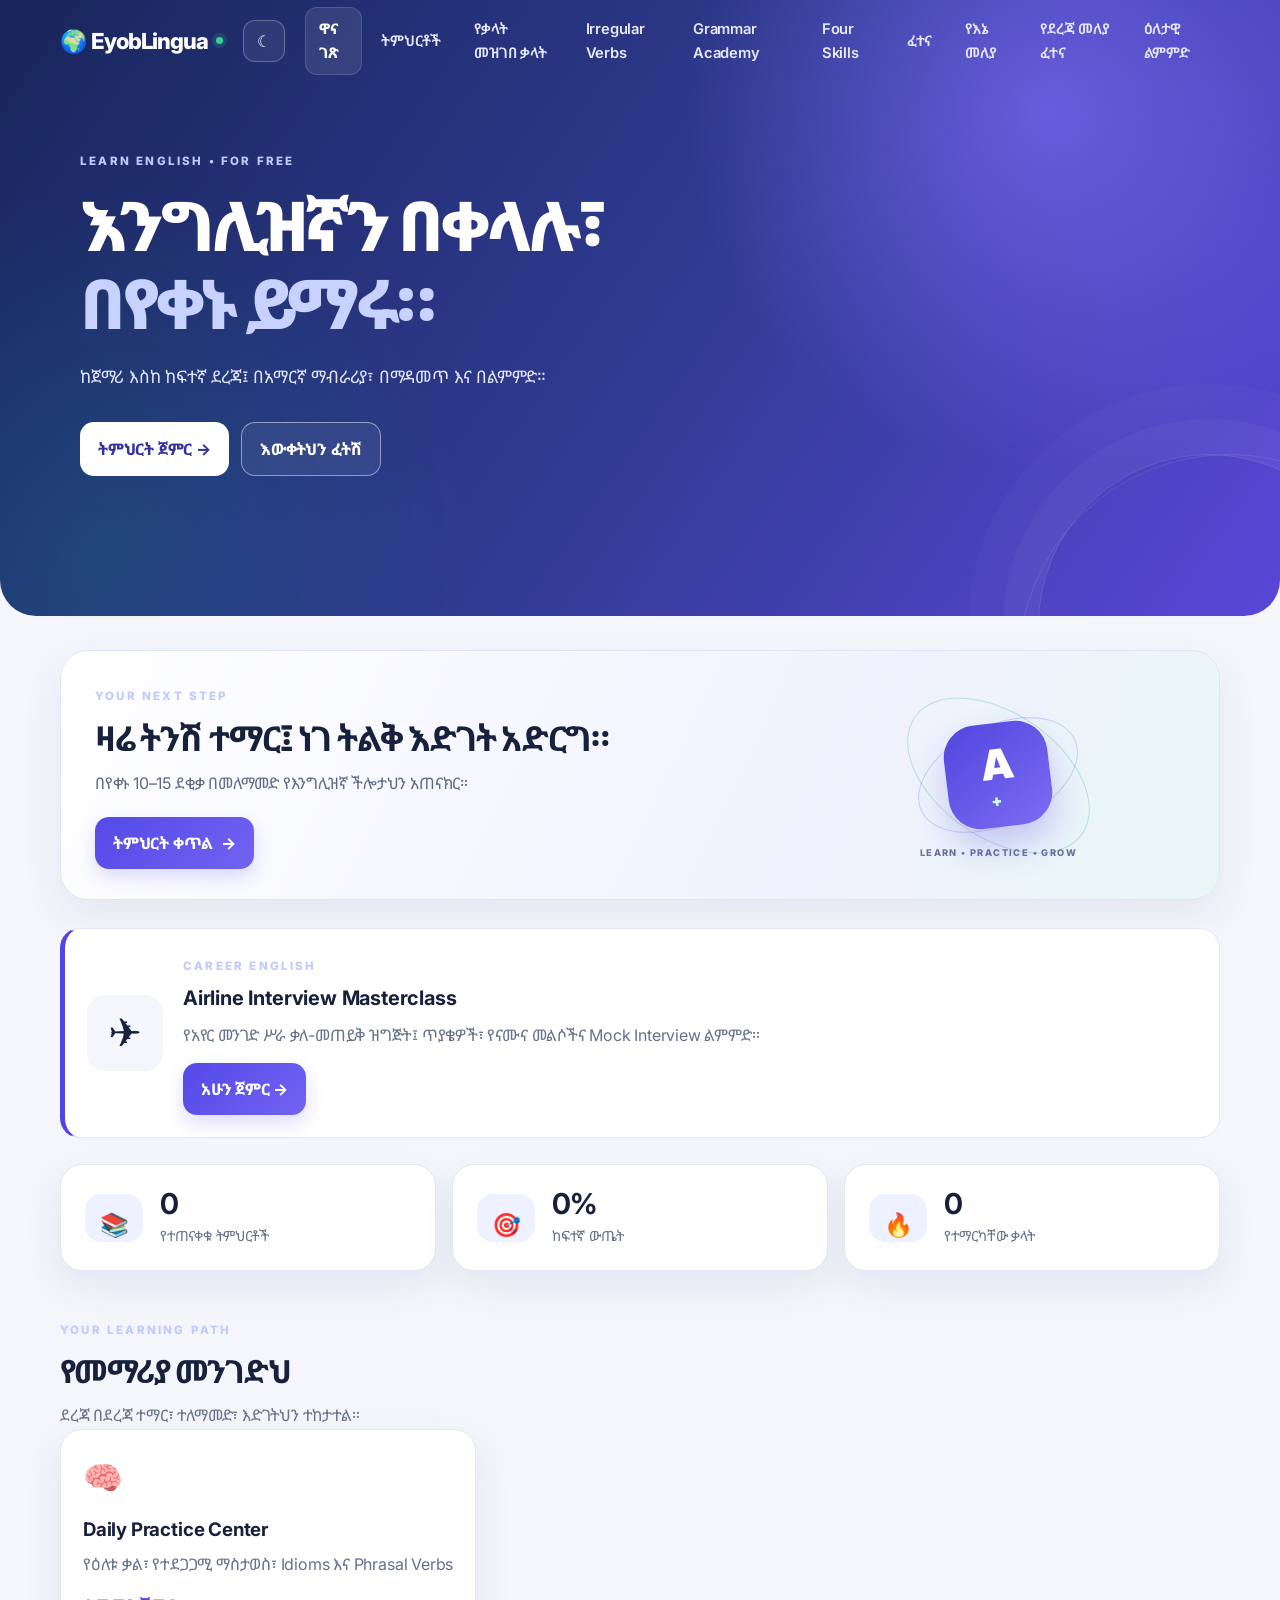
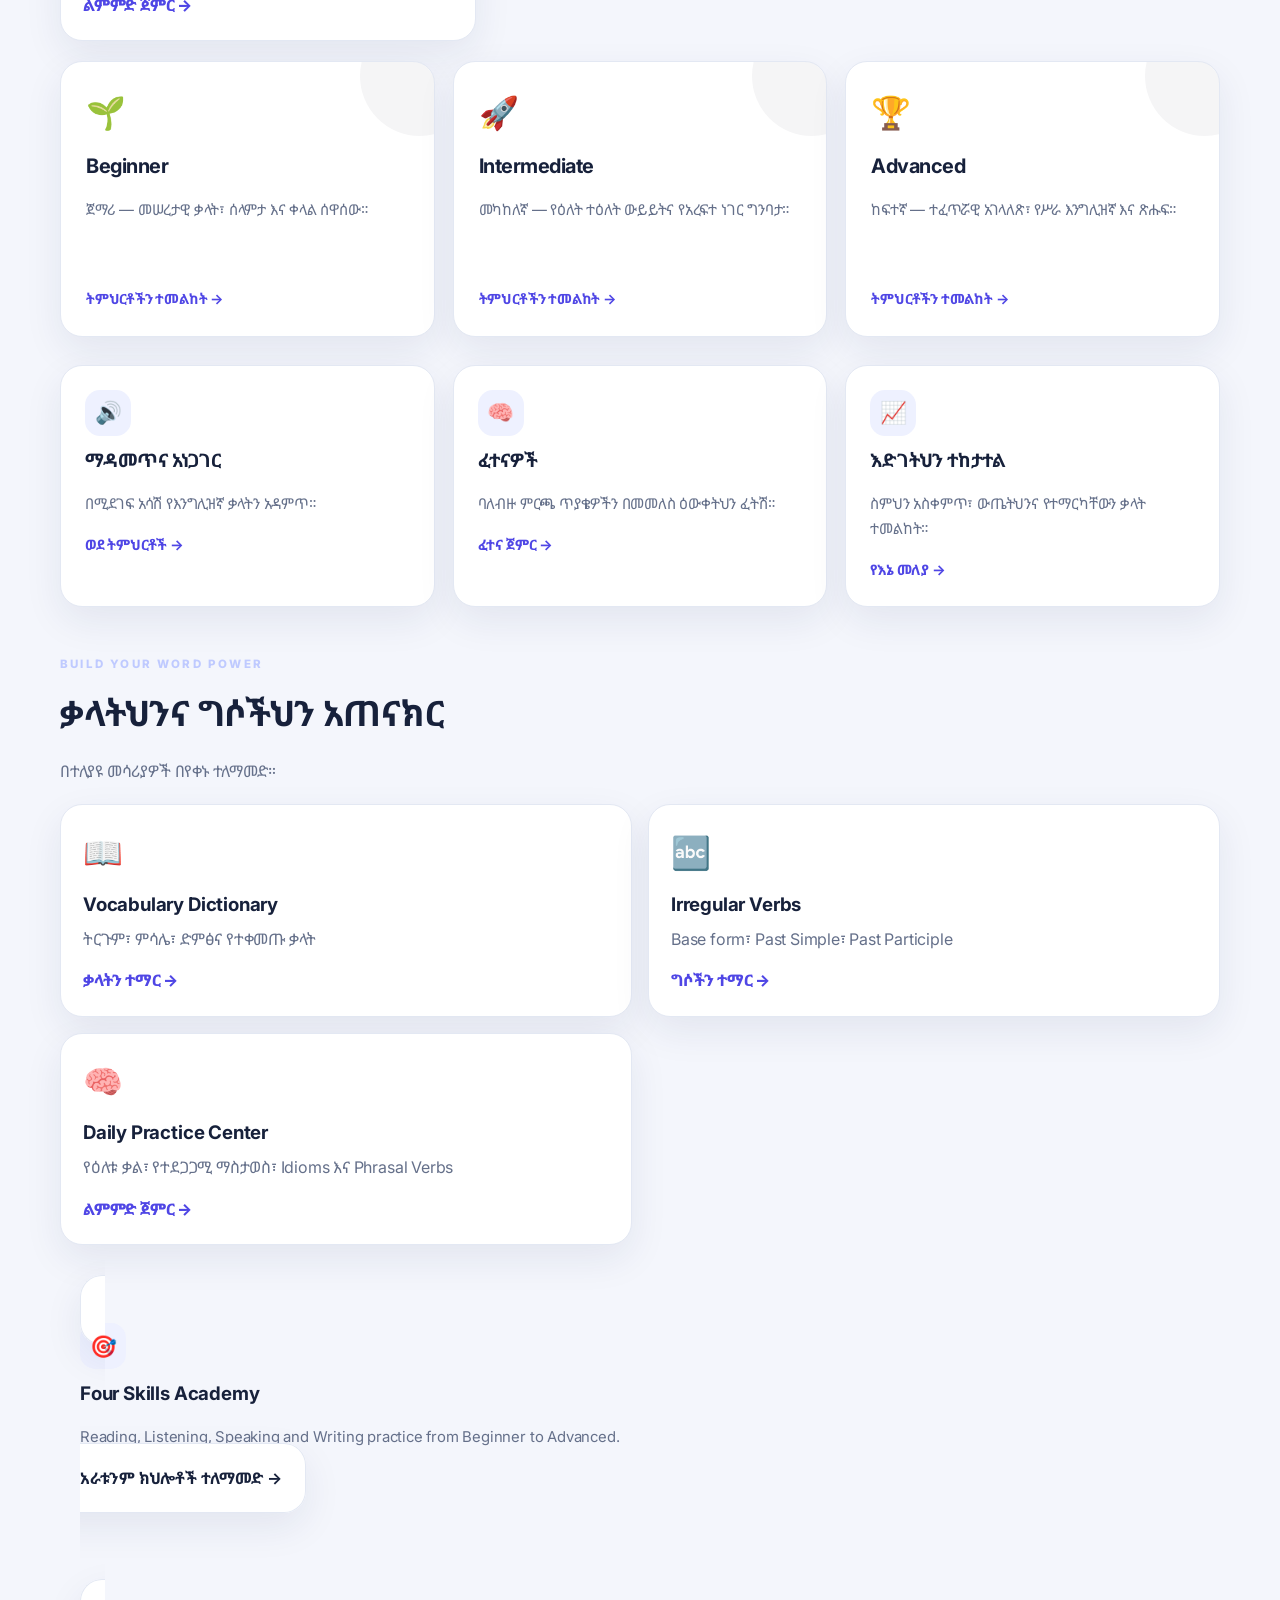
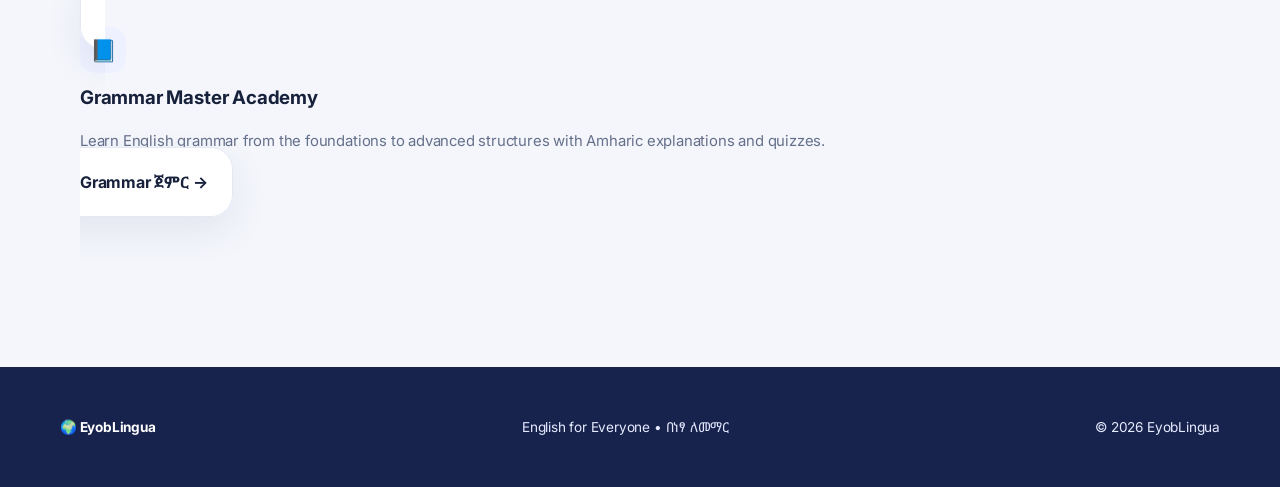
==== commit 0bf1b413: "Add files via upload" ====
--- a/index.html
+++ b/index.html
@@ -3,7 +3,7 @@
 <head>
 <meta charset="utf-8"><meta name="viewport" content="width=device-width, initial-scale=1">
 <meta name="theme-color" content="#24306b"><meta name="color-scheme" content="light dark"><meta name="apple-mobile-web-app-capable" content="yes"><meta name="apple-mobile-web-app-status-bar-style" content="black-translucent"><meta name="description" content="EyobLingua — በአማርኛ ድጋፍ እንግሊዝኛን በነፃ ይማሩ።">
-<link rel="manifest" href="manifest.json"><link rel="stylesheet" href="style.css?v=30">
+<link rel="manifest" href="manifest.json"><link rel="stylesheet" href="style.css?v=31">
 <title>EyobLingua — እንግሊዝኛ በነፃ</title>
 </head>
 <body>
@@ -15,6 +15,15 @@
   <section class="welcome-panel" aria-label="የመማር አጠቃላይ እይታ">
     <div class="welcome-copy"><span class="eyebrow">YOUR NEXT STEP</span><h2>ዛሬ ትንሽ ተማር፤ ነገ ትልቅ እድገት አድርግ።</h2><p>በየቀኑ 10–15 ደቂቃ በመለማመድ የእንግሊዝኛ ችሎታህን አጠናክር።</p><a class="btn btn-primary" href="lessons.html">ትምህርት ቀጥል <span aria-hidden="true">→</span></a></div>
     <div class="welcome-mark" aria-hidden="true"><div class="orbit orbit-one"></div><div class="orbit orbit-two"></div><div class="welcome-core">A<span>+</span></div><small>LEARN • PRACTICE • GROW</small></div>
+  </section>
+  <section class="airline-quick-access" aria-labelledby="airline-quick-title">
+    <div class="airline-quick-icon" aria-hidden="true">✈️</div>
+    <div class="airline-quick-copy">
+      <span class="eyebrow">CAREER ENGLISH</span>
+      <h2 id="airline-quick-title">Airline Interview Masterclass</h2>
+      <p>የአየር መንገድ ሥራ ቃለ-መጠይቅ ዝግጅት፤ ጥያቄዎች፣ የናሙና መልሶችና Mock Interview ልምምድ።</p>
+      <a class="btn btn-primary" href="lessons.html#airline-interview">አሁን ጀምር →</a>
+    </div>
   </section>
   <section class="stats-grid" aria-label="Learning progress">
     <article class="stat-card"><span class="stat-icon">📚</span><div><strong id="lessons-completed">0</strong><span>የተጠናቀቁ ትምህርቶች</span></div></article>
@@ -35,5 +44,5 @@
 <section class="learning-tools"><div class="section-heading"><span class="eyebrow">BUILD YOUR WORD POWER</span><h2>ቃላትህንና ግሶችህን አጠናክር</h2><p>በተለያዩ መሳሪያዎች በየቀኑ ተለማመድ።</p></div><div class="tool-card-grid"><a class="tool-card" href="vocabulary.html"><span class="tool-emoji">📖</span><h3>Vocabulary Dictionary</h3><p>ትርጉም፣ ምሳሌ፣ ድምፅና የተቀመጡ ቃላት</p><span class="tool-link">ቃላትን ተማር →</span></a><a class="tool-card" href="verbs.html"><span class="tool-emoji">🔤</span><h3>Irregular Verbs</h3><p>Base form፣ Past Simple፣ Past Participle</p><span class="tool-link">ግሶችን ተማር →</span></a><a class="tool-card" href="practice.html"><span class="tool-emoji">🧠</span><h3>Daily Practice Center</h3><p>የዕለቱ ቃል፣ የተደጋጋሚ ማስታወስ፣ Idioms እና Phrasal Verbs</p><span class="tool-link">ልምምድ ጀምር →</span></a></div></section>
 <section class="wrap page-main"><a class="feature-card" href="skills.html"><span>🎯</span><h3>Four Skills Academy</h3><p>Reading, Listening, Speaking and Writing practice from Beginner to Advanced.</p><b>አራቱንም ክህሎቶች ተለማመድ →</b></a></section><section class="wrap page-main"><a class="feature-card" href="grammar.html"><span>📘</span><h3>Grammar Master Academy</h3><p>Learn English grammar from the foundations to advanced structures with Amharic explanations and quizzes.</p><b>Grammar ጀምር →</b></a></section></main>
 <footer class="footer"><div class="wrap footer-inner"><strong>🌍 EyobLingua</strong><span>English for Everyone • በነፃ ለመማር</span><span>© 2026 EyobLingua</span></div></footer>
-<script src="script.js?v=30"></script><script>if('serviceWorker' in navigator && location.protocol.startsWith('http')) navigator.serviceWorker.register("./sw.js?v=30").catch(()=>{});</script>
+<script src="script.js?v=31"></script><script>if('serviceWorker' in navigator && location.protocol.startsWith('http')) navigator.serviceWorker.register("./sw.js?v=31").catch(()=>{});</script>
 </body></html>
--- a/style.css
+++ b/style.css
@@ -312,3 +312,12 @@
 .career-shortcut-section .airline-interview-card{margin:0;box-shadow:none}
 .career-shortcut-section .airline-interview-card>h2{line-height:1.35}
 @media(max-width:520px){.career-shortcut-section{padding:12px;margin:18px 0 26px}}
+
+
+/* v31: direct Airline Interview access */
+.airline-quick-access{display:flex;align-items:center;gap:20px;margin:22px 0 28px;padding:22px;border:1px solid var(--border);border-left:5px solid var(--primary);border-radius:20px;background:var(--card);color:var(--ink)}
+.airline-quick-icon{width:76px;height:76px;flex:0 0 76px;display:grid;place-items:center;border-radius:18px;background:var(--surface,var(--bg));font-size:2.5rem}
+.airline-quick-copy h2{margin:5px 0 8px;font-size:1.25rem}
+.airline-quick-copy p{margin:0 0 14px;color:var(--muted);line-height:1.6}
+.nav-career-link{font-weight:800}
+@media(max-width:520px){.airline-quick-access{align-items:flex-start;gap:12px;padding:15px}.airline-quick-icon{width:52px;height:52px;flex-basis:52px;font-size:1.8rem}.airline-quick-copy h2{font-size:1.05rem}}
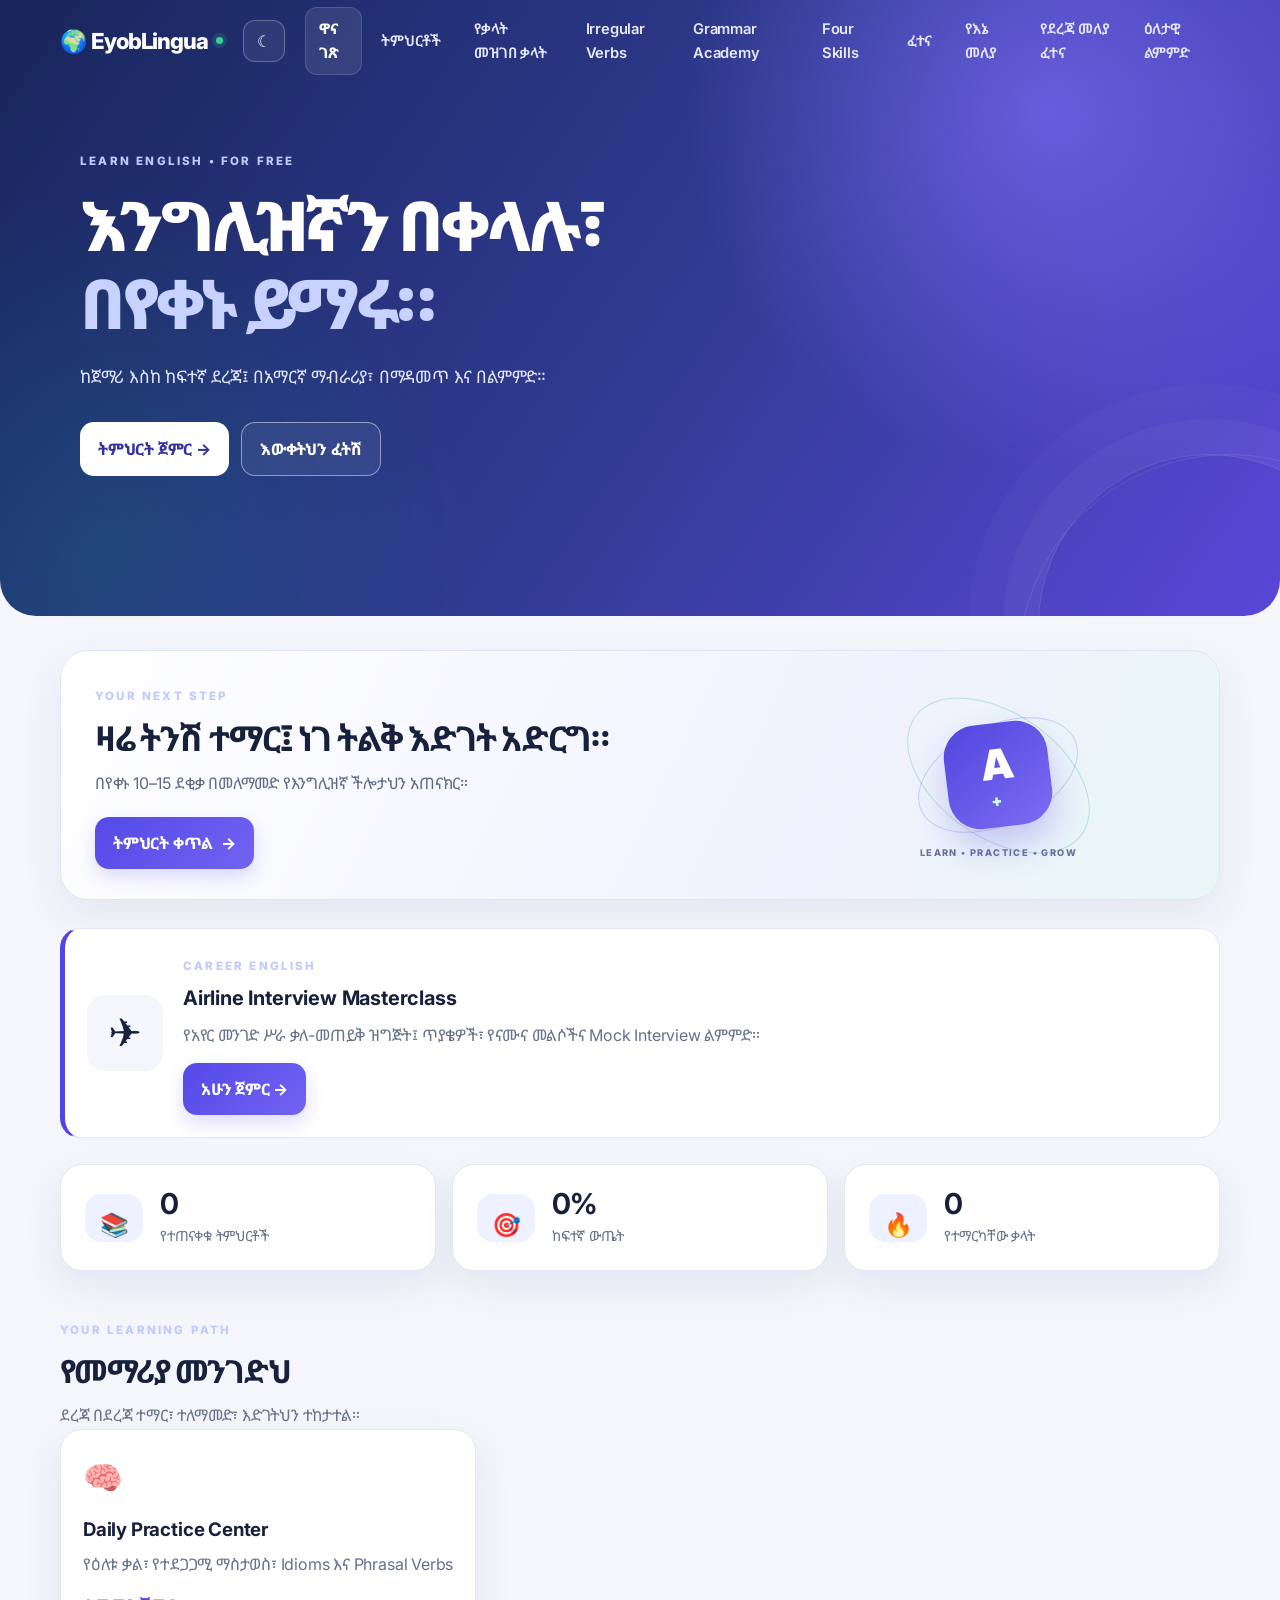
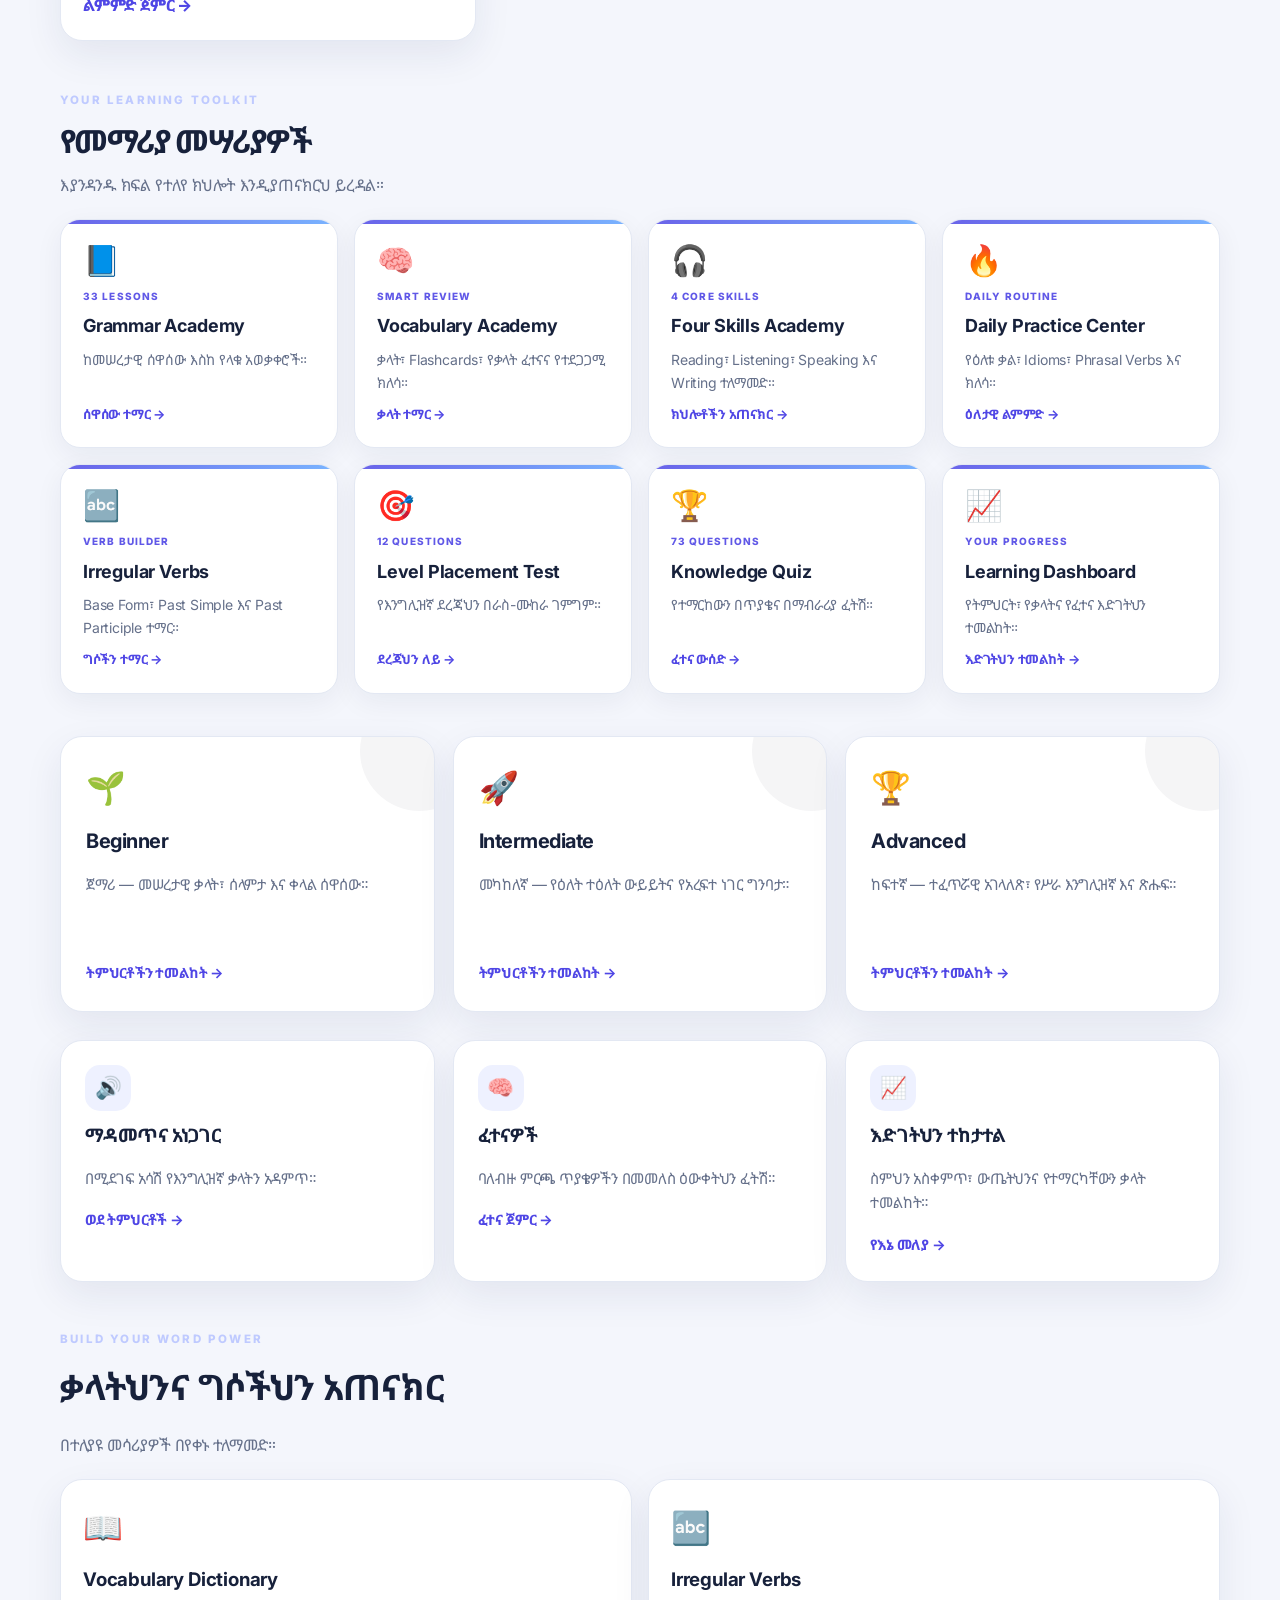
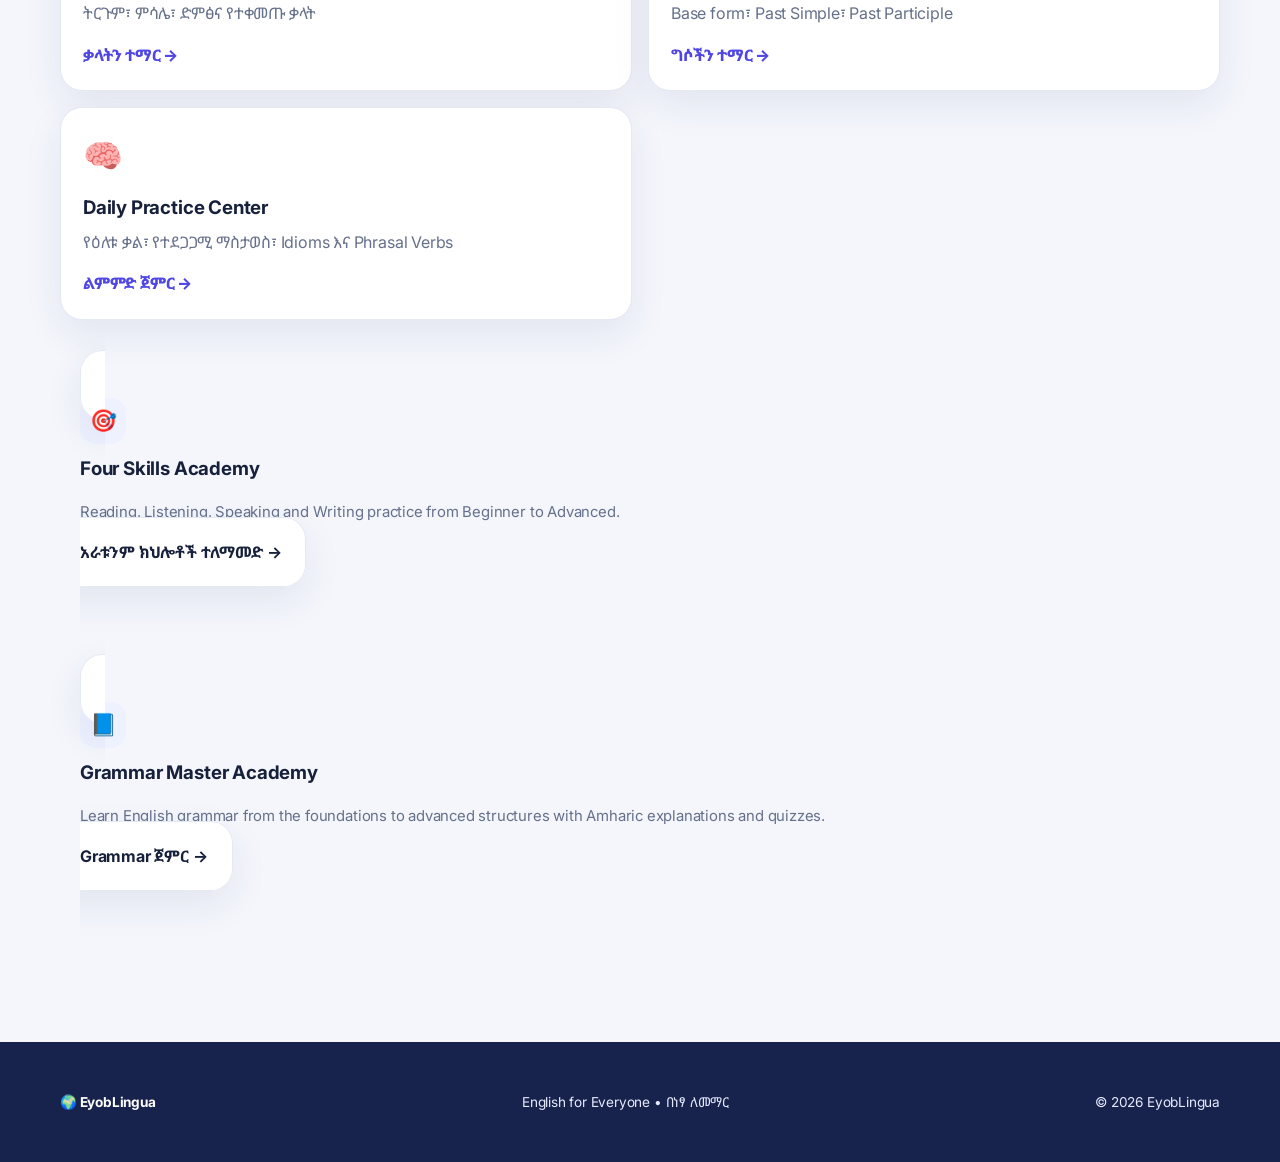
==== commit cc6819f8: "Add files via upload" ====
--- a/index.html
+++ b/index.html
@@ -3,7 +3,7 @@
 <head>
 <meta charset="utf-8"><meta name="viewport" content="width=device-width, initial-scale=1">
 <meta name="theme-color" content="#24306b"><meta name="color-scheme" content="light dark"><meta name="apple-mobile-web-app-capable" content="yes"><meta name="apple-mobile-web-app-status-bar-style" content="black-translucent"><meta name="description" content="EyobLingua — በአማርኛ ድጋፍ እንግሊዝኛን በነፃ ይማሩ።">
-<link rel="manifest" href="manifest.json"><link rel="stylesheet" href="style.css?v=31">
+<link rel="manifest" href="manifest.json"><link rel="stylesheet" href="style.css?v=36">
 <title>EyobLingua — እንግሊዝኛ በነፃ</title>
 </head>
 <body>
@@ -31,6 +31,19 @@
     <article class="stat-card"><span class="stat-icon">🔥</span><div><strong id="words-learned">0</strong><span>የተማርካቸው ቃላት</span></div></article>
   </section>
   <section class="section-head"><div><span class="eyebrow">YOUR LEARNING PATH</span><h2>የመማሪያ መንገድህ</h2><p>ደረጃ በደረጃ ተማር፣ ተለማመድ፣ እድገትህን ተከታተል።</p><a class="tool-card" href="practice.html"><span class="tool-emoji">🧠</span><h3>Daily Practice Center</h3><p>የዕለቱ ቃል፣ የተደጋጋሚ ማስታወስ፣ Idioms እና Phrasal Verbs</p><span class="tool-link">ልምምድ ጀምር →</span></a></div></section>
+  <section class="learning-tools-section" aria-labelledby="learning-tools-title">
+    <div class="section-head"><div><span class="eyebrow">YOUR LEARNING TOOLKIT</span><h2 id="learning-tools-title">የመማሪያ መሣሪያዎች</h2><p>እያንዳንዱ ክፍል የተለየ ክህሎት እንዲያጠናክርህ ይረዳል።</p></div></div>
+    <div class="learning-tools-grid">
+      <a class="learning-tool-card" href="grammar.html"><span class="learning-tool-icon">📘</span><span class="learning-tool-tag">33 LESSONS</span><h3>Grammar Academy</h3><p>ከመሠረታዊ ሰዋሰው እስከ የላቁ አወቃቀሮች።</p><b>ሰዋሰው ተማር →</b></a>
+      <a class="learning-tool-card" href="vocabulary.html"><span class="learning-tool-icon">🧠</span><span class="learning-tool-tag">SMART REVIEW</span><h3>Vocabulary Academy</h3><p>ቃላት፣ Flashcards፣ የቃላት ፈተናና የተደጋጋሚ ክለሳ።</p><b>ቃላት ተማር →</b></a>
+      <a class="learning-tool-card" href="skills.html"><span class="learning-tool-icon">🎧</span><span class="learning-tool-tag">4 CORE SKILLS</span><h3>Four Skills Academy</h3><p>Reading፣ Listening፣ Speaking እና Writing ተለማመድ።</p><b>ክህሎቶችን አጠናክር →</b></a>
+      <a class="learning-tool-card" href="practice.html"><span class="learning-tool-icon">🔥</span><span class="learning-tool-tag">DAILY ROUTINE</span><h3>Daily Practice Center</h3><p>የዕለቱ ቃል፣ Idioms፣ Phrasal Verbs እና ክለሳ።</p><b>ዕለታዊ ልምምድ →</b></a>
+      <a class="learning-tool-card" href="verbs.html"><span class="learning-tool-icon">🔤</span><span class="learning-tool-tag">VERB BUILDER</span><h3>Irregular Verbs</h3><p>Base Form፣ Past Simple እና Past Participle ተማር።</p><b>ግሶችን ተማር →</b></a>
+      <a class="learning-tool-card" href="placement.html"><span class="learning-tool-icon">🎯</span><span class="learning-tool-tag">12 QUESTIONS</span><h3>Level Placement Test</h3><p>የእንግሊዝኛ ደረጃህን በራስ-ሙከራ ገምግም።</p><b>ደረጃህን ለይ →</b></a>
+      <a class="learning-tool-card" href="quiz.html"><span class="learning-tool-icon">🏆</span><span class="learning-tool-tag">73 QUESTIONS</span><h3>Knowledge Quiz</h3><p>የተማርከውን በጥያቄና በማብራሪያ ፈትሽ።</p><b>ፈተና ውሰድ →</b></a>
+      <a class="learning-tool-card" href="profile.html"><span class="learning-tool-icon">📈</span><span class="learning-tool-tag">YOUR PROGRESS</span><h3>Learning Dashboard</h3><p>የትምህርት፣ የቃላትና የፈተና እድገትህን ተመልከት።</p><b>እድገትህን ተመልከት →</b></a>
+    </div>
+  </section>
   <section class="level-grid">
     <a class="level-card beginner" href="lessons.html#beginner"><span>🌱</span><h3>Beginner</h3><p>ጀማሪ — መሠረታዊ ቃላት፣ ሰላምታ እና ቀላል ሰዋሰው።</p><b>ትምህርቶችን ተመልከት →</b></a>
     <a class="level-card intermediate" href="lessons.html#intermediate"><span>🚀</span><h3>Intermediate</h3><p>መካከለኛ — የዕለት ተዕለት ውይይትና የአረፍተ ነገር ግንባታ።</p><b>ትምህርቶችን ተመልከት →</b></a>
@@ -44,5 +57,5 @@
 <section class="learning-tools"><div class="section-heading"><span class="eyebrow">BUILD YOUR WORD POWER</span><h2>ቃላትህንና ግሶችህን አጠናክር</h2><p>በተለያዩ መሳሪያዎች በየቀኑ ተለማመድ።</p></div><div class="tool-card-grid"><a class="tool-card" href="vocabulary.html"><span class="tool-emoji">📖</span><h3>Vocabulary Dictionary</h3><p>ትርጉም፣ ምሳሌ፣ ድምፅና የተቀመጡ ቃላት</p><span class="tool-link">ቃላትን ተማር →</span></a><a class="tool-card" href="verbs.html"><span class="tool-emoji">🔤</span><h3>Irregular Verbs</h3><p>Base form፣ Past Simple፣ Past Participle</p><span class="tool-link">ግሶችን ተማር →</span></a><a class="tool-card" href="practice.html"><span class="tool-emoji">🧠</span><h3>Daily Practice Center</h3><p>የዕለቱ ቃል፣ የተደጋጋሚ ማስታወስ፣ Idioms እና Phrasal Verbs</p><span class="tool-link">ልምምድ ጀምር →</span></a></div></section>
 <section class="wrap page-main"><a class="feature-card" href="skills.html"><span>🎯</span><h3>Four Skills Academy</h3><p>Reading, Listening, Speaking and Writing practice from Beginner to Advanced.</p><b>አራቱንም ክህሎቶች ተለማመድ →</b></a></section><section class="wrap page-main"><a class="feature-card" href="grammar.html"><span>📘</span><h3>Grammar Master Academy</h3><p>Learn English grammar from the foundations to advanced structures with Amharic explanations and quizzes.</p><b>Grammar ጀምር →</b></a></section></main>
 <footer class="footer"><div class="wrap footer-inner"><strong>🌍 EyobLingua</strong><span>English for Everyone • በነፃ ለመማር</span><span>© 2026 EyobLingua</span></div></footer>
-<script src="script.js?v=31"></script><script>if('serviceWorker' in navigator && location.protocol.startsWith('http')) navigator.serviceWorker.register("./sw.js?v=31").catch(()=>{});</script>
+<script src="script.js?v=36"></script><script>if('serviceWorker' in navigator && location.protocol.startsWith('http')) navigator.serviceWorker.register("./sw.js?v=36").catch(()=>{});</script>
 </body></html>
--- a/style.css
+++ b/style.css
@@ -321,3 +321,41 @@
 .airline-quick-copy p{margin:0 0 14px;color:var(--muted);line-height:1.6}
 .nav-career-link{font-weight:800}
 @media(max-width:520px){.airline-quick-access{align-items:flex-start;gap:12px;padding:15px}.airline-quick-icon{width:52px;height:52px;flex-basis:52px;font-size:1.8rem}.airline-quick-copy h2{font-size:1.05rem}}
+
+
+/* v32: listen to mock interview questions and sample answers */
+.airline-mock-listen{display:inline-flex;align-items:center;margin-top:10px;min-height:36px;padding:7px 11px;font-size:.82rem}
+.airline-mock-sample{display:flex;flex-direction:column;align-items:flex-start;gap:10px}
+.airline-mock-sample #airline-mock-sample-text{line-height:1.65}
+
+
+/* v33: airline interview 7-day preparation checklist */
+.airline-seven-day-plan{margin:22px 0;padding:18px;border:1px solid var(--border);border-radius:18px;background:var(--card);color:var(--ink)}
+.airline-seven-day-plan>p{color:var(--muted);line-height:1.65}
+.airline-plan-progress{margin:14px 0}
+.airline-plan-progress>span{display:block;font-weight:800;font-size:.88rem;margin-bottom:7px}
+.airline-plan-track{height:9px;background:var(--border);border-radius:99px;overflow:hidden}
+.airline-plan-track span{display:block;height:100%;width:0;background:var(--primary);transition:width .2s}
+.airline-plan-days{display:grid;gap:9px;margin:15px 0}
+.airline-plan-days label{display:flex;gap:12px;align-items:flex-start;padding:12px;border:1px solid var(--border);border-radius:12px;cursor:pointer}
+.airline-plan-days input{width:19px;height:19px;flex:0 0 auto;margin-top:2px;accent-color:var(--primary)}
+.airline-plan-days strong,.airline-plan-days small{display:block}
+.airline-plan-days small{margin-top:4px;color:var(--muted);line-height:1.55}
+.airline-plan-note{display:block;margin-top:12px;color:var(--muted);line-height:1.5}
+@media(max-width:520px){.airline-seven-day-plan{padding:13px}}
+
+
+/* v36 — responsive learning toolkit cards */
+.learning-tools-section{margin:34px 0 42px}
+.learning-tools-grid{display:grid;grid-template-columns:repeat(4,minmax(0,1fr));gap:16px}
+.learning-tool-card{position:relative;display:flex;flex-direction:column;gap:10px;min-height:220px;padding:22px;border:1px solid var(--border);border-radius:20px;background:var(--card);color:var(--text);text-decoration:none;box-shadow:0 8px 28px rgba(20,32,72,.06);transition:transform .2s ease,border-color .2s ease,box-shadow .2s ease;overflow:hidden}
+.learning-tool-card:before{content:"";position:absolute;inset:0 0 auto;height:4px;background:linear-gradient(90deg,var(--primary),#62a7ff);opacity:.85}
+.learning-tool-card:hover{transform:translateY(-4px);border-color:var(--primary);box-shadow:0 14px 34px rgba(20,32,72,.12)}
+.learning-tool-card:focus-visible{outline:3px solid var(--primary);outline-offset:3px}
+.learning-tool-icon{font-size:30px;line-height:1.2}
+.learning-tool-tag{font-size:10px;font-weight:800;letter-spacing:.11em;color:var(--primary);opacity:.9}
+.learning-tool-card h3{margin:0;font-size:18px;line-height:1.3}
+.learning-tool-card p{margin:0;color:var(--muted);font-size:14px;line-height:1.65;flex:1}
+.learning-tool-card b{font-size:13px;color:var(--primary)}
+@media(max-width:980px){.learning-tools-grid{grid-template-columns:repeat(2,minmax(0,1fr))}}
+@media(max-width:520px){.learning-tools-grid{grid-template-columns:1fr;gap:12px}.learning-tool-card{min-height:0;padding:18px}.learning-tool-card h3{font-size:17px}}
